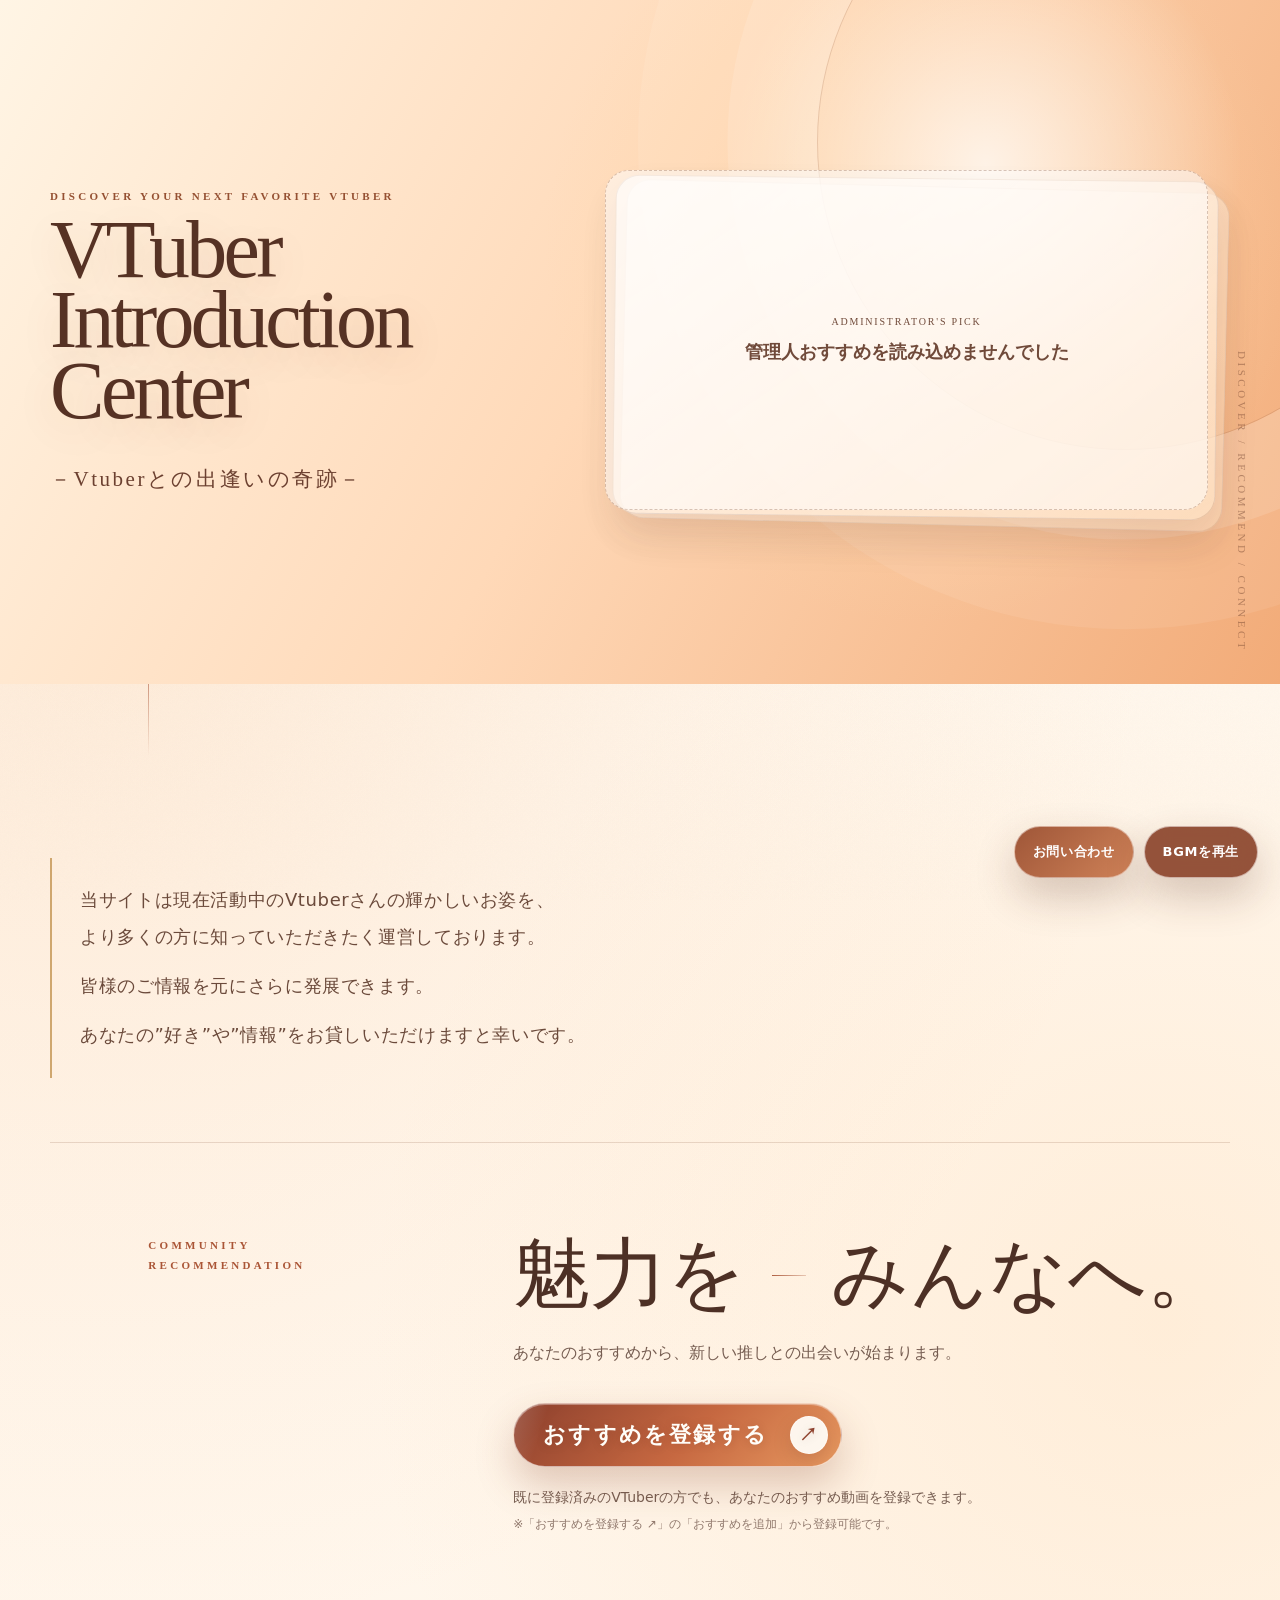
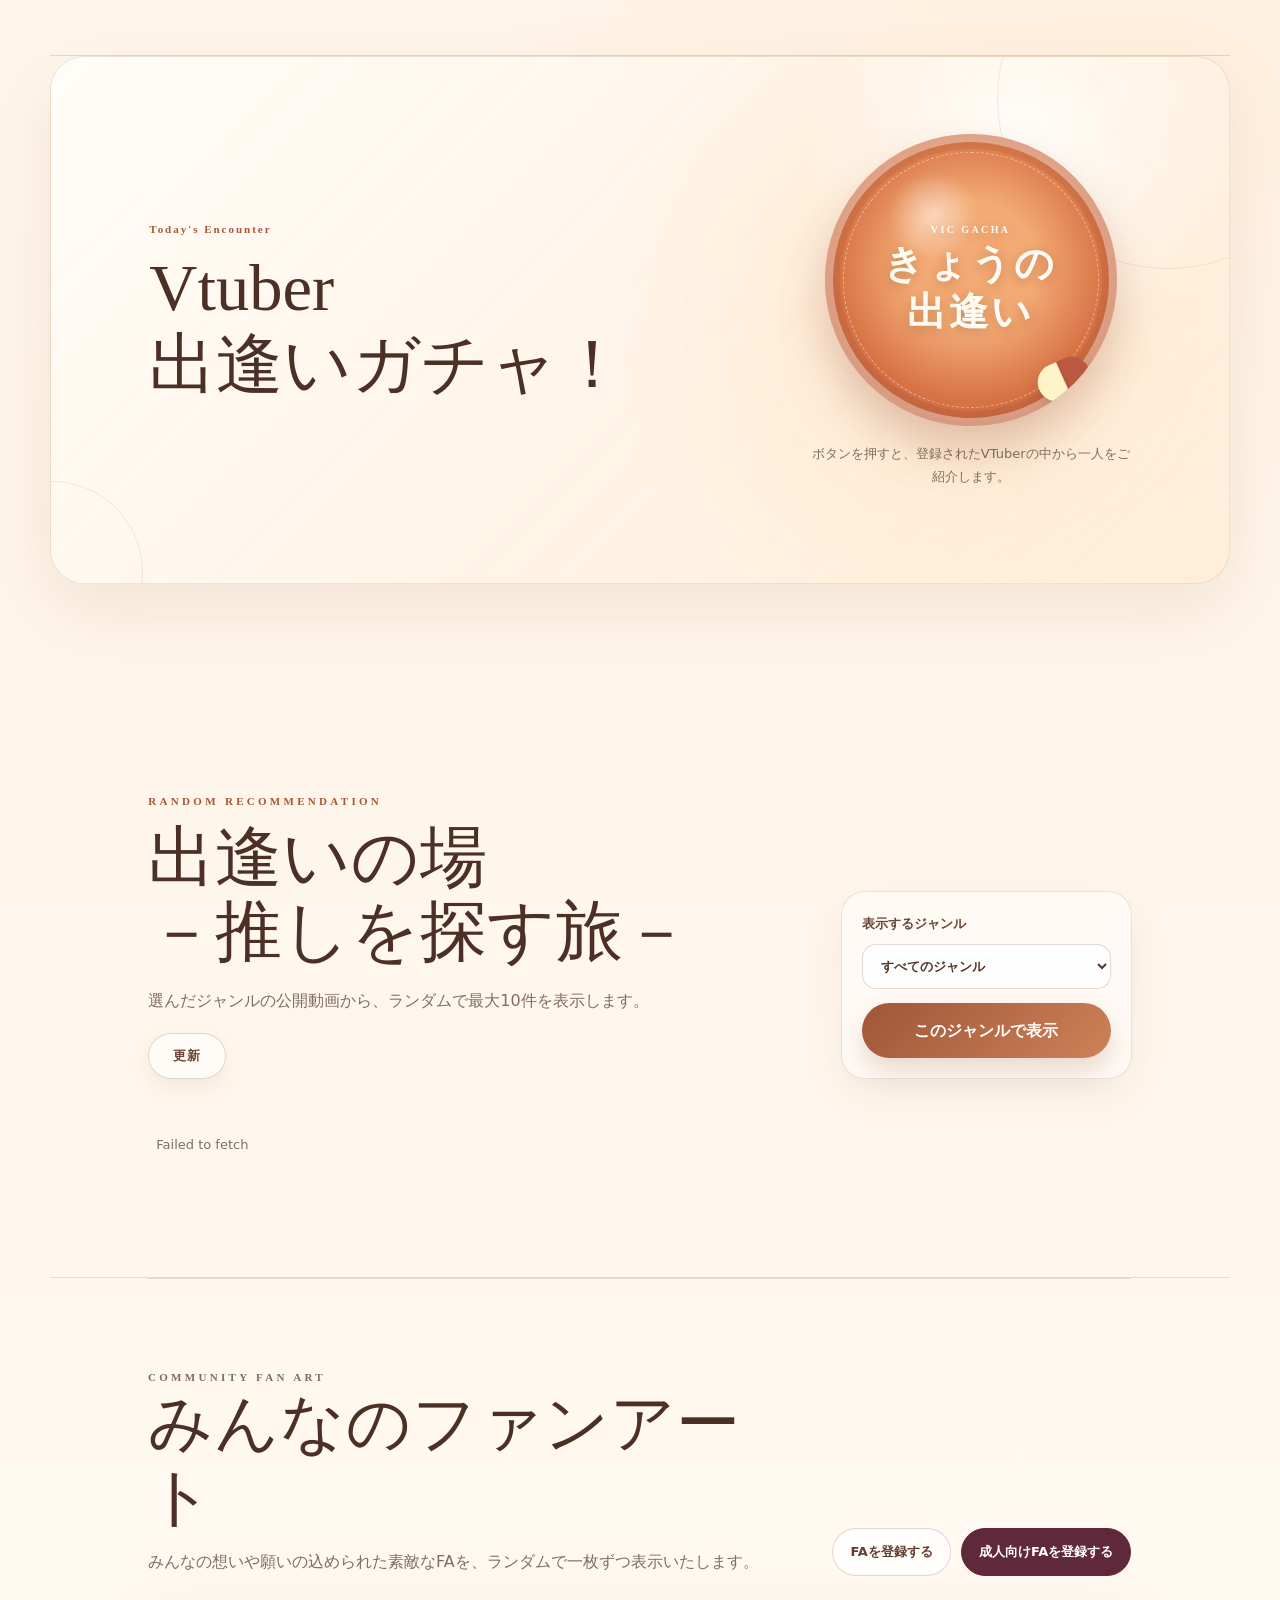
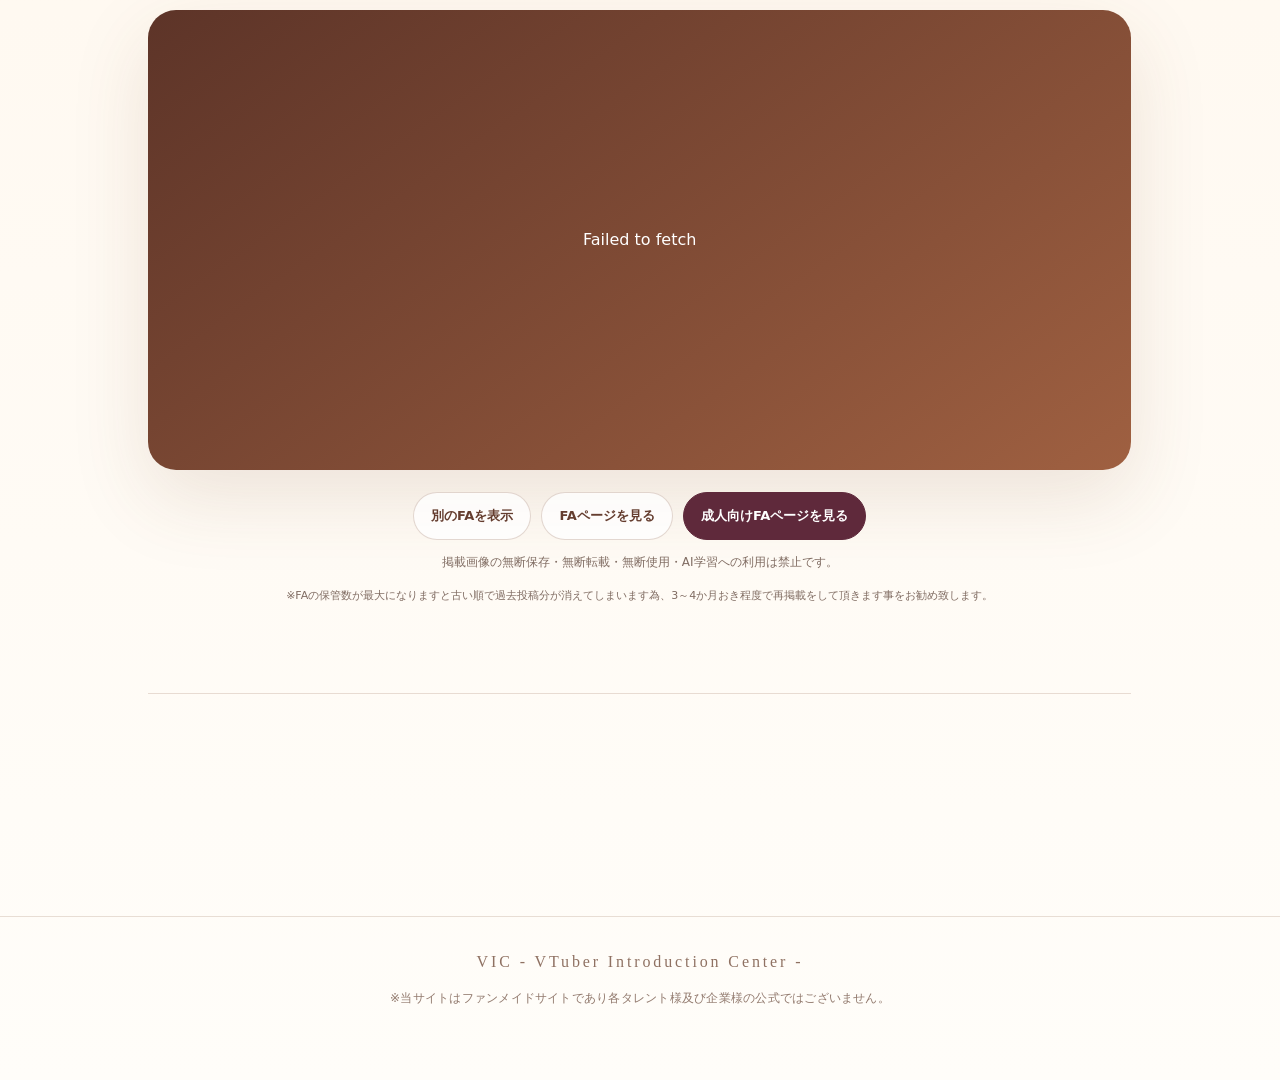
==== index.html @ dc263ca0 "Add files via upload" ====
<!doctype html>
<html lang="ja">
<head>
  <meta charset="utf-8">
  <meta name="viewport" content="width=device-width,initial-scale=1">
  <script>document.documentElement.classList.add("reveal-ready");</script>
  <title>VIC - VTuber Introduction Center -</title>
  <meta name="description" content="おすすめ動画を通してVTuberの魅力と新しい出会いを届ける紹介サイト">
  <link rel="stylesheet" href="styles.css?v=20260728-vic-scroll-reveal1">
</head>
<body class="home">
  <header class="hero">
    <div class="wrap vic-hero-layout">
      <div class="vic-hero-copy">
        <p class="eyebrow">Discover Your Next Favorite VTuber</p>
        <h1 class="vic-hero-title"><span>VTuber</span><span>Introduction</span><span>Center</span></h1>
        <p class="subtitle vic-hero-tagline">－Vtuberとの出逢いの奇跡－</p>
      </div>
      <section class="vic-featured-showcase" aria-label="管理人おすすめ動画">
        <div id="publicFeaturedStack" class="vic-featured-stack" aria-live="polite">
          <div id="publicFeaturedEmpty" class="vic-featured-empty">
            <span>Administrator's Pick</span>
            <strong>おすすめ表示スペース</strong>
          </div>
        </div>
      </section>
    </div>
  </header>

  <main class="wrap home-main">
    <section class="site-introduction site-introduction-standalone" aria-label="サイトについて">
      <p>当サイトは現在活動中のVtuberさんの輝かしいお姿を、<br>より多くの方に知っていただきたく運営しております。</p>
      <p>皆様のご情報を元にさらに発展できます。</p>
      <p>あなたの”好き”や”情報”をお貸しいただけますと幸いです。</p>
    </section>

    <section class="home-intro">
      <p class="eyebrow">Community Recommendation</p>
      <div>
        <h2 class="intro-title"><span>魅力を</span><span class="intro-title-line" aria-hidden="true"></span><span>みんなへ。</span></h2>
        <p class="lead">あなたのおすすめから、新しい推しとの出会いが始まります。</p>
        <a class="text-link recommendation-cta" href="register.html">おすすめを登録する<span aria-hidden="true">↗</span></a>
        <p class="recommendation-registration-note">既に登録済みのVTuberの方でも、あなたのおすすめ動画を登録できます。<br><small>※「おすすめを登録する ↗」の「おすすめを追加」から登録可能です。</small></p>
      </div>
    </section>



    <section class="today-encounter" aria-labelledby="todayEncounterTitle">
      <div class="today-encounter-top">
      <div class="today-encounter-heading">
        <p class="eyebrow">Today's Encounter</p>
        <h2 id="todayEncounterTitle"><span>Vtuber</span><span>出逢いガチャ！</span></h2>
      </div>

      <div class="today-encounter-machine">
        <button id="todayEncounterButton" class="today-encounter-button" type="button" aria-controls="todayEncounterStage" aria-expanded="false">
          <span class="today-encounter-button-ring" aria-hidden="true"></span>
          <span class="today-encounter-capsule" aria-hidden="true"><i></i></span>
          <span class="today-encounter-button-copy"><small>VIC GACHA</small><strong>きょうの<br>出逢い</strong></span>
        </button>
        <p class="today-encounter-guide">ボタンを押すと、登録されたVTuberの中から一人をご紹介します。</p>
      </div>
      </div>

      <div id="todayEncounterStage" class="today-encounter-stage" aria-live="polite" hidden>
        <div class="today-encounter-draw" aria-hidden="true">
          <span class="today-encounter-draw-orbit orbit-one"></span>
          <span class="today-encounter-draw-orbit orbit-two"></span>
          <span class="today-encounter-draw-capsule"><i></i></span>
        </div>
        <div id="todayEncounterResult" class="today-encounter-result"></div>
      </div>
      <p id="todayEncounterStatus" class="today-encounter-status" role="status"></p>
    </section>


    <section id="recommendationSection" class="recommendation-section" aria-labelledby="recommendationTitle">
      <div class="recommendation-section-head">
        <div>
          <p class="eyebrow">Random Recommendation</p>
          <h2 id="recommendationTitle">出逢いの場<br>－推しを探す旅－</h2>
          <p class="recommendation-description">選んだジャンルの公開動画から、ランダムで最大10件を表示します。</p>
          <button id="recommendationRefresh" class="recommendation-refresh" type="button">更新</button>
        </div>
        <div class="recommendation-controls">
          <label for="recommendationGenre">表示するジャンル
            <select id="recommendationGenre">
              <option value="">すべてのジャンル</option>
              <option value="雑談">雑談</option>
              <option value="歌枠">歌枠</option>
              <option value="ゲーム実況">ゲーム実況</option>
              <option value="お絵描き">お絵描き</option>
              <option value="ASMR">ASMR</option>
              <option value="料理">料理</option>
              <option value="開封">開封</option>
              <option value="旅行・旅">旅行・旅</option>
              <option value="作業">作業</option>
              <option value="企画">企画</option>
              <option value="耐久">耐久</option>
              <option value="コラボ">コラボ</option>
              <option value="案件">案件</option>
              <option value="ニュース">ニュース</option>
              <option value="読書・朗読">読書・朗読</option>
              <option value="その他">その他</option>
            </select>
          </label>
          <button id="recommendationShuffle" class="recommendation-shuffle" type="button">このジャンルで表示</button>
        </div>
      </div>

      <div id="recommendationList" class="daily-recommendation-list recommendation-list" aria-live="polite">
        <p class="status-message">おすすめVTuberを読み込んでいます。</p>
      </div>
      <p id="recommendationStatus" class="status-message" aria-live="polite"></p>
    </section>
    <section class="vic-home-fanart" aria-labelledby="homeFanArtTitle">
      <div class="vic-home-fanart-head">
        <div><p class="eyebrow">Community Fan Art</p><h2 id="homeFanArtTitle">みんなのファンアート</h2><p>みんなの想いや願いの込められた素敵なFAを、ランダムで一枚ずつ表示いたします。</p></div>
        <div class="vic-home-fanart-register"><a href="fanart.html">FAを登録する</a><a class="adult-link" href="adult-fanart.html">成人向けFAを登録する</a></div>
      </div>
      <div id="homeFanArtViewer" class="home-fanart-viewer" aria-live="polite"><div class="fanart-empty"><p>ファンアートを読み込んでいます。</p></div></div>
      <div class="vic-home-fanart-actions"><button id="homeFanArtNext" type="button">別のFAを表示</button><a href="fanart.html">FAページを見る</a><a class="adult-link" href="adult-fanart.html">成人向けFAページを見る</a></div>
      <p class="fanart-protection-copy">掲載画像の無断保存・無断転載・無断使用・AI学習への利用は禁止です。</p>
      <p class="fanart-retention-notice">※FAの保管数が最大になりますと古い順で過去投稿分が消えてしまいます為、3～4か月おき程度で再掲載をして頂きます事をお勧め致します。</p>
    </section>
  </main>

  <footer><div class="wrap"><div class="site-footer-title">VIC - VTuber Introduction Center -</div><p class="site-disclaimer">※当サイトはファンメイドサイトであり各タレント様及び企業様の公式ではございません。</p></div></footer>

  <audio id="bgmAudio" src="Stream.mp3" loop preload="auto" autoplay></audio>

  <div class="floating-controls" aria-label="サイト操作">
    <button id="feedbackToggle" class="floating-control feedback-toggle" type="button" aria-haspopup="dialog" aria-controls="feedbackDialog" aria-expanded="false">お問い合わせ</button>
    <button id="bgmToggle" class="floating-control bgm-toggle" type="button" aria-pressed="false">BGMを再生</button>
  </div>

  <div id="feedbackDialog" class="feedback-dialog" role="dialog" aria-modal="true" aria-labelledby="feedbackTitle" hidden>
    <button class="feedback-dialog-backdrop" type="button" data-feedback-close aria-label="お問い合わせフォームを閉じる"></button>
    <div class="feedback-dialog-panel" role="document">
      <button class="feedback-dialog-close" type="button" data-feedback-close aria-label="閉じる">×</button>
      <p class="eyebrow">Contact VIC</p>
      <h2 id="feedbackTitle">違反通報・ご意見・ご要望</h2>
      <p class="feedback-dialog-copy">サイト内で気になったことや、改善してほしいことを自由にご記入ください。</p>
      <form id="feedbackForm" class="feedback-form" novalidate>
        <div class="feedback-profile-field">
          <label for="feedbackProfileSearch" class="feedback-label">該当するVTuber（任意）</label>
          <p class="feedback-field-help">活動名を入力し、登録済みの候補から選択できます。サイト全般のお問い合わせは未選択で構いません。</p>
          <div class="feedback-profile-search-wrap">
            <input id="feedbackProfileSearch" type="search" autocomplete="off" placeholder="活動名・よみかた・個人／企業名で検索" aria-controls="feedbackProfileSuggestions" aria-autocomplete="list">
            <button id="feedbackProfileClear" class="feedback-profile-clear" type="button" hidden>選択解除</button>
            <div id="feedbackProfileSuggestions" class="feedback-profile-suggestions" role="listbox" hidden></div>
          </div>
          <input id="feedbackProfileId" name="relatedProfileId" type="hidden">
          <input id="feedbackActivityName" name="relatedActivityName" type="hidden">
          <p id="feedbackProfileSelected" class="feedback-profile-selected">該当VTuber：未選択</p>
        </div>
        <label for="feedbackMessage" class="feedback-label">違反通報・ご意見・ご要望</label>
        <textarea id="feedbackMessage" name="message" rows="7" maxlength="3000" placeholder="自由にご記入ください" required></textarea>
        <input class="feedback-honeypot" type="text" name="website" tabindex="-1" autocomplete="off" aria-hidden="true">
        <div class="feedback-form-footer">
          <p class="feedback-note">送信内容はサイト上に公開されません。</p>
          <span id="feedbackCount" class="feedback-count">0 / 3000</span>
          <button id="feedbackSubmit" class="submit-button feedback-submit" type="submit" disabled>送信する</button>
        </div>
        <p id="feedbackStatus" class="feedback-status" role="status" aria-live="polite"></p>
      </form>
    </div>
  </div>

  <script src="config.js"></script>
  
  <script src="feedback.js?v=20260722-vic-feedback1"></script><script src="home-fanart.js?v=20260722-vic-fanart1"></script><script src="app.js?v=20260728-vic-scroll-reveal1"></script>
</body>
</html>
---- styles.css ----
:root{
  --cream:#fffaf2;
  --paper:#fffdf9;
  --peach-50:#fff5ea;
  --peach-100:#ffe9d4;
  --peach-200:#ffd2ad;
  --peach-300:#f8b982;
  --peach-500:#d97b42;
  --terracotta:#aa5536;
  --brown:#4b3228;
  --muted:#806c62;
  --gold:#bd8b43;
  --line:rgba(126,77,51,.18);
  --shadow:0 28px 80px rgba(113,66,42,.13);
}

*{box-sizing:border-box}
html{scroll-behavior:smooth}
body{
  margin:0;
  min-height:100vh;
  color:var(--brown);
  font-family:"Yu Gothic","Hiragino Kaku Gothic ProN",system-ui,sans-serif;
  line-height:1.85;
  background:
    radial-gradient(circle at 8% 14%,rgba(248,185,130,.22),transparent 27%),
    radial-gradient(circle at 91% 31%,rgba(255,211,162,.27),transparent 25%),
    linear-gradient(180deg,#fffaf3 0%,#fff5e9 50%,#fffdf9 100%);
}
body::before{
  content:"";
  position:fixed;
  inset:0;
  pointer-events:none;
  opacity:.17;
  background-image:url("data:image/svg+xml,%3Csvg xmlns='http://www.w3.org/2000/svg' width='180' height='180' viewBox='0 0 180 180'%3E%3Cfilter id='n'%3E%3CfeTurbulence type='fractalNoise' baseFrequency='.8' numOctaves='3' stitchTiles='stitchTiles'/%3E%3C/filter%3E%3Crect width='100%25' height='100%25' filter='url(%23n)' opacity='.11'/%3E%3C/svg%3E");
}

.wrap{width:min(1180px,calc(100% - 40px));margin:auto;position:relative;z-index:1}
.hidden,[hidden]{display:none!important}
.eyebrow{
  margin:0 0 10px;
  color:var(--terracotta);
  font-family:Georgia,serif;
  font-size:11px;
  font-weight:700;
  letter-spacing:.30em;
  text-transform:uppercase;
}

/* Hero: original composition, brighter warm palette */
.hero{
  position:relative;
  min-height:76vh;
  display:grid;
  align-items:center;
  overflow:hidden;
  color:#533324;
  background:
    radial-gradient(circle at 77% 24%,rgba(255,255,255,.72),transparent 23%),
    radial-gradient(circle at 72% 36%,rgba(255,214,167,.75),transparent 37%),
    linear-gradient(118deg,#fff5e5 0%,#ffd9b8 48%,#f2ab78 100%);
}
.hero::before{
  content:"";
  position:absolute;
  width:48vw;
  height:48vw;
  min-width:430px;
  min-height:430px;
  right:-12vw;
  top:-13vw;
  border-radius:50%;
  border:1px solid rgba(117,62,38,.16);
  box-shadow:0 0 0 7vw rgba(255,255,255,.12),0 0 0 14vw rgba(255,255,255,.075);
}
.hero::after{
  content:"DISCOVER  /  RECOMMEND  /  CONNECT";
  position:absolute;
  right:28px;
  bottom:32px;
  color:rgba(89,47,31,.40);
  font-family:Georgia,serif;
  font-size:11px;
  letter-spacing:.32em;
  writing-mode:vertical-rl;
}
.hero .wrap{padding:90px 0}
.hero .eyebrow{color:#955032}
.hero h1{
  margin:0;
  max-width:900px;
  color:#563224;
  font-family:Georgia,"Yu Mincho",serif;
  font-weight:400;
  font-size:clamp(54px,10vw,128px);
  line-height:.92;
  letter-spacing:-.035em;
  text-shadow:0 12px 38px rgba(126,65,35,.13);
}
.hero .vic-hero-title{
  display:grid;
  gap:.02em;
  max-width:980px;
  font-size:clamp(48px,8.1vw,108px);
  line-height:.84;
  letter-spacing:-.045em;
}
.hero .vic-hero-title span{display:block}
.hero .vic-hero-tagline{
  margin-top:34px;
  padding-left:0;
  font-size:clamp(15px,1.8vw,21px);
  letter-spacing:.12em;
}
.hero .vic-hero-tagline::before,
.hero .vic-hero-tagline::after{display:none}
.subtitle{
  display:inline-flex;
  align-items:center;
  gap:16px;
  margin:26px 0 0;
  padding-left:4px;
  color:#6c4030;
  font-family:"Yu Mincho",serif;
  font-size:clamp(15px,2vw,22px);
  letter-spacing:.14em;
  white-space:nowrap;
}
.subtitle::before,.subtitle::after{
  content:"";
  display:block;
  flex:0 0 56px;
  width:56px;
  height:1px;
  background:rgba(112,58,35,.55);
}
.register-hero{min-height:58vh}
.register-hero h1{font-size:clamp(48px,8vw,104px)}

.home-main{padding:0 0 110px}
.home-main::before{
  content:"";
  display:block;
  width:1px;
  height:72px;
  margin-left:8.333%;
  background:linear-gradient(to bottom,rgba(170,85,54,.55),transparent);
}

/* Daily recommendation */
.daily-recommendation{
  width:min(920px,calc(100% - 32px));
  margin:24px auto 54px;
}
.daily-recommendation-heading{
  display:flex;
  align-items:center;
  justify-content:space-between;
  gap:18px;
  margin:0 7px 10px;
}
.daily-recommendation-label{
  display:flex;
  align-items:center;
  gap:9px;
  margin:0;
  color:var(--muted);
  font-size:12px;
  font-weight:800;
  letter-spacing:.14em;
}
.daily-recommendation-spark{color:var(--gold);font-size:14px;line-height:1}
.daily-recommendation-date{color:rgba(83,58,45,.61);font-family:Georgia,"Yu Mincho",serif;font-size:12px;letter-spacing:.06em}
.daily-recommendation-list{display:grid;gap:16px}
.daily-recommendation-card{
  position:relative;
  display:grid;
  grid-template-columns:56px minmax(0,1fr) minmax(240px,330px);
  align-items:center;
  gap:20px;
  min-height:164px;
  padding:18px 20px;
  overflow:hidden;
  border:1px solid rgba(126,77,51,.20);
  border-radius:22px;
  color:inherit;
  text-decoration:none;
  background:
    radial-gradient(circle at 8% 20%,rgba(246,188,120,.22),transparent 31%),
    linear-gradient(112deg,rgba(255,255,255,.96),rgba(255,244,228,.88));
  box-shadow:0 16px 45px rgba(104,61,39,.10),inset 0 1px 0 rgba(255,255,255,.92);
  isolation:isolate;
  transition:transform .22s ease,border-color .22s ease,box-shadow .22s ease;
}
.daily-recommendation-card::before{
  content:"";
  position:absolute;
  inset:9px;
  border:1px solid rgba(189,139,67,.15);
  border-radius:15px;
  pointer-events:none;
}
.daily-recommendation-card::after{
  content:"";
  position:absolute;
  top:-55px;
  right:36%;
  width:150px;
  height:150px;
  border:1px solid rgba(189,139,67,.12);
  border-radius:50%;
  pointer-events:none;
}
.daily-recommendation-card:hover{
  transform:translateY(-3px);
  border-color:rgba(159,95,55,.42);
  box-shadow:0 22px 54px rgba(104,61,39,.15),inset 0 1px 0 rgba(255,255,255,.95);
}
.daily-recommendation-card:focus-visible{outline:2px solid rgba(170,85,54,.70);outline-offset:5px}
.daily-recommendation-seal{
  position:relative;
  z-index:1;
  display:grid;
  place-items:center;
  width:54px;
  height:54px;
  border:1px solid rgba(126,77,51,.28);
  border-radius:50%;
  background:rgba(255,255,255,.58);
  box-shadow:inset 0 0 0 4px rgba(189,139,67,.075);
}
.daily-recommendation-seal span{color:#8d6938;font-family:Georgia,serif;font-size:15px;font-weight:700;letter-spacing:.08em}
.daily-recommendation-copy{position:relative;z-index:1;display:grid;min-width:0;gap:3px;align-content:center}
.daily-recommendation-kicker{color:#a47a3f;font-family:Georgia,serif;font-size:10px;font-weight:700;letter-spacing:.16em;text-transform:uppercase}
.daily-recommendation-copy strong{overflow:hidden;color:#4f3127;font-family:Georgia,"Yu Mincho",serif;font-size:clamp(21px,2.5vw,30px);line-height:1.3;text-overflow:ellipsis;white-space:nowrap}
.daily-recommendation-meta{overflow:hidden;color:var(--muted);font-size:12px;text-overflow:ellipsis;white-space:nowrap}
.daily-recommendation-point{
  display:-webkit-box;
  margin-top:9px;
  overflow:hidden;
  color:#5f463a;
  font-size:13px;
  line-height:1.65;
  -webkit-box-orient:vertical;
  -webkit-line-clamp:2;
}
.daily-recommendation-action{
  justify-self:start;
  display:inline-flex;
  align-items:center;
  gap:8px;
  margin-top:9px;
  padding:8px 12px;
  border:1px solid rgba(126,77,51,.17);
  border-radius:999px;
  background:rgba(255,255,255,.56);
  color:#52362a;
  font-size:11px;
  font-weight:800;
}
.daily-recommendation-action::after{content:"→";color:#a97737;transition:transform .2s ease}
.daily-recommendation-card:hover .daily-recommendation-action::after{transform:translateX(3px)}
.daily-recommendation-media{
  position:relative;
  z-index:1;
  display:block;
  width:100%;
  aspect-ratio:16/9;
  overflow:hidden;
  border:1px solid rgba(126,77,51,.18);
  border-radius:15px;
  background:linear-gradient(135deg,#f8c496,#e89966);
  box-shadow:0 12px 28px rgba(88,49,30,.15);
}
.daily-recommendation-media img{display:block;width:100%;height:100%;object-fit:cover;transition:transform .35s ease}
.daily-recommendation-card:hover .daily-recommendation-media img{transform:scale(1.035)}
.daily-recommendation-play{
  position:absolute;
  left:50%;
  top:50%;
  display:grid;
  place-items:center;
  width:44px;
  height:44px;
  border:1px solid rgba(255,255,255,.55);
  border-radius:50%;
  color:#fff;
  background:rgba(71,42,29,.70);
  transform:translate(-50%,-50%);
  box-shadow:0 8px 22px rgba(0,0,0,.22);
  font-size:13px;
  padding-left:2px;
}
.status-message{min-height:1.5em;margin:10px 8px 0;color:var(--muted);font-size:13px}

/* ===== VIC site statement between hero and community recommendation ===== */
.home .site-introduction{
  max-width:860px;
  margin:clamp(58px,8vw,104px) 0 clamp(34px,5vw,64px);
  padding:24px 0 24px 28px;
  border-left:2px solid rgba(189,139,67,.72);
}
.home .site-introduction p{
  margin:0;
  color:#6b4a3b;
  font-size:clamp(15px,1.45vw,18px);
  line-height:2.05;
  letter-spacing:.035em;
  text-wrap:pretty;
}
.home .site-introduction p + p{margin-top:12px}
@media(max-width:720px){
  .home .site-introduction{
    margin:42px 0 28px;
    padding:18px 0 18px 20px;
  }
  .home .site-introduction p{
    font-size:14px;
    line-height:1.95;
  }
  .home .site-introduction p + p{margin-top:9px}
}

.home-intro{
  display:grid;
  grid-template-columns:minmax(180px,.7fr) minmax(0,1.65fr);
  column-gap:8vw;
  align-items:start;
  padding:92px 8.333% 118px;
  border-top:1px solid var(--line);
  border-bottom:1px solid var(--line);
}
.home-intro h2{margin:0 0 22px;color:#4d3025;font-family:Georgia,"Yu Mincho",serif;font-size:clamp(42px,6vw,82px);font-weight:500;line-height:1.05}
.intro-title{display:flex;align-items:center;gap:clamp(12px,2vw,28px);white-space:nowrap}
.intro-title-line{display:block;flex:0 1 clamp(42px,7vw,112px);min-width:34px;height:1px;background:linear-gradient(90deg,rgba(170,85,54,.92),rgba(170,85,54,.28))}
.lead{margin:0;color:#765d51;font-size:16px}
.text-link{
  display:inline-flex;
  align-items:center;
  gap:16px;
  margin-top:34px;
  padding:4px 0 10px;
  border-bottom:1px solid var(--terracotta);
  color:#5a3528;
  font-family:"Yu Mincho",serif;
  font-size:18px;
  font-weight:700;
  letter-spacing:.09em;
  text-decoration:none;
  transition:transform .2s ease;
}
.text-link:hover{transform:translateX(5px)}
/* Stylish primary CTA for recommendation registration */
.home-intro .recommendation-cta{
  position:relative;
  isolation:isolate;
  overflow:hidden;
  gap:22px;
  min-height:62px;
  margin-top:36px;
  padding:12px 13px 12px 29px;
  border:1px solid rgba(255,255,255,.60);
  border-radius:999px;
  color:#fffdf8;
  background:
    linear-gradient(135deg,rgba(139,61,42,.99) 0%,rgba(197,101,61,.98) 54%,rgba(231,151,93,.98) 100%);
  box-shadow:
    0 18px 38px rgba(133,62,39,.25),
    inset 0 1px 0 rgba(255,255,255,.34);
  font-family:"Yu Mincho",serif;
  font-size:clamp(18px,1.75vw,22px);
  font-weight:800;
  line-height:1;
  letter-spacing:.10em;
  text-shadow:0 1px 10px rgba(82,34,23,.18);
  transition:transform .22s ease,box-shadow .22s ease,filter .22s ease;
}
.home-intro .recommendation-cta::before{
  content:"";
  position:absolute;
  z-index:-1;
  inset:-40% auto -40% -30%;
  width:38%;
  background:linear-gradient(90deg,transparent,rgba(255,255,255,.28),transparent);
  transform:skewX(-18deg);
  transition:left .55s ease;
}
.home-intro .recommendation-cta span{
  display:grid;
  place-items:center;
  width:38px;
  height:38px;
  flex:0 0 38px;
  border:1px solid rgba(255,255,255,.56);
  border-radius:50%;
  color:#8f432f;
  background:rgba(255,253,248,.94);
  box-shadow:0 7px 18px rgba(88,35,23,.17);
  font-family:Georgia,serif;
  font-size:18px;
  line-height:1;
  transition:transform .22s ease,background .22s ease;
}
.home-intro .recommendation-cta:hover{
  transform:translateY(-3px);
  filter:brightness(1.025);
  box-shadow:
    0 24px 48px rgba(133,62,39,.31),
    inset 0 1px 0 rgba(255,255,255,.40);
}
.home-intro .recommendation-cta:hover::before{left:118%}
.home-intro .recommendation-cta:hover span{transform:translateX(3px);background:#fff}
.home-intro .recommendation-cta:focus-visible{
  outline:3px solid rgba(197,101,61,.32);
  outline-offset:5px;
}

.recommendation-registration-note{
  max-width:640px;
  margin:18px 0 0;
  color:#765d51;
  font-size:14px;
  line-height:1.85;
}
.recommendation-registration-note small{
  color:#927a6e;
  font-size:12px;
}


/* ===== Today encounter gacha ===== */
.today-encounter{
  position:relative;
  display:grid;
  grid-template-columns:minmax(0,.85fr) minmax(260px,1.15fr);
  align-items:center;
  gap:clamp(36px,7vw,96px);
  margin:0 0 clamp(58px,8vw,104px);
  padding:clamp(42px,6vw,78px) 8.333%;
  overflow:hidden;
  border:1px solid rgba(126,77,51,.14);
  border-radius:34px;
  background:
    radial-gradient(circle at 82% 18%,rgba(255,255,255,.88),transparent 20%),
    radial-gradient(circle at 75% 48%,rgba(255,207,156,.30),transparent 36%),
    linear-gradient(135deg,rgba(255,253,249,.92),rgba(255,236,214,.82));
  box-shadow:0 24px 70px rgba(113,66,42,.10);
  isolation:isolate;
}
.today-encounter::before,
.today-encounter::after{
  content:"";
  position:absolute;
  z-index:-1;
  border:1px solid rgba(189,139,67,.16);
  border-radius:50%;
}
.today-encounter::before{width:340px;height:340px;right:-110px;top:-130px}
.today-encounter::after{width:180px;height:180px;left:-90px;bottom:-80px}
.today-encounter > *{min-width:0;max-width:100%}
.today-encounter-heading .eyebrow{text-transform:none;letter-spacing:.18em}
.today-encounter-heading h2{
  margin:0;
  color:#4d3025;
  font-family:Georgia,"Yu Mincho",serif;
  font-size:clamp(38px,5.2vw,68px);
  font-weight:500;
  line-height:1.16;
}
.today-encounter-heading h2 span{display:block}
.today-encounter-machine{display:grid;width:100%;min-width:0;place-items:center;justify-self:stretch;gap:16px;text-align:center}
.today-encounter-button{
  position:relative;
  display:grid;
  place-items:center;
  width:clamp(218px,25vw,292px);
  height:clamp(218px,25vw,292px);
  flex:0 0 auto;
  padding:0;
  border:0;
  border-radius:50%;
  appearance:none;
  -webkit-appearance:none;
  overflow:hidden;
  line-height:1;
  text-align:center;
  color:#fffaf2;
  background:
    radial-gradient(circle at 37% 28%,rgba(255,255,255,.52),transparent 16%),
    radial-gradient(circle at 50% 45%,#f3aa73 0 30%,#d87547 61%,#a84831 100%);
  box-shadow:
    0 24px 45px rgba(144,66,42,.27),
    inset 0 0 0 8px rgba(255,255,255,.36),
    inset 0 0 0 15px rgba(121,54,37,.13);
  cursor:pointer;
  transition:transform .25s ease,filter .25s ease,box-shadow .25s ease;
  isolation:isolate;
  justify-self:center;
  align-self:center;
  margin:0 auto;
  max-width:100%;
}
.today-encounter-button:hover:not(:disabled){transform:translateY(-5px) rotate(-2deg);filter:brightness(1.035);box-shadow:0 31px 56px rgba(144,66,42,.32),inset 0 0 0 8px rgba(255,255,255,.42),inset 0 0 0 15px rgba(121,54,37,.13)}
.today-encounter-button:focus-visible{outline:3px solid rgba(170,85,54,.42);outline-offset:8px}
.today-encounter-button:disabled{cursor:wait}
.today-encounter-button-ring{position:absolute;inset:18px;border:1px dashed rgba(255,250,242,.48);border-radius:50%;pointer-events:none}
.today-encounter-button-copy{position:absolute;inset:0;z-index:2;display:grid;place-content:center;justify-items:center;gap:4px;width:100%;height:100%;padding:34px;text-align:center;line-height:1.22;text-shadow:0 3px 12px rgba(86,42,30,.28);pointer-events:none}
.today-encounter-button-copy small{font-family:Georgia,serif;font-size:10px;font-weight:700;letter-spacing:.24em}
.today-encounter-button-copy strong{font-family:"Yu Mincho",serif;font-size:clamp(25px,3.2vw,39px);font-weight:700;letter-spacing:.08em}
.today-encounter-capsule{position:absolute;right:26px;bottom:28px;width:54px;height:38px;border-radius:999px;overflow:hidden;transform:rotate(-24deg);box-shadow:0 8px 16px rgba(81,37,24,.18)}
.today-encounter-capsule::before,.today-encounter-capsule::after{content:"";position:absolute;inset:0 50% 0 0;background:#fff3c8}
.today-encounter-capsule::after{inset:0 0 0 50%;background:#ba5940}
.today-encounter-capsule i{position:absolute;z-index:1;left:50%;top:0;width:2px;height:100%;background:rgba(90,43,29,.18);transform:translateX(-50%)}
.today-encounter-guide{max-width:370px;margin:0;color:#806c62;font-size:13px;line-height:1.8}
.today-encounter-stage{
  grid-column:1/-1;
  width:100%;
  max-width:100%;
  min-width:0;
  min-height:224px;
  margin-top:2px;
  padding-top:32px;
  overflow:hidden;
  border-top:1px solid rgba(126,77,51,.13);
}
.today-encounter-draw{position:relative;display:none;width:170px;height:170px;max-width:100%;margin:0 auto}
.today-encounter-stage.is-drawing .today-encounter-draw{display:grid;place-items:center}
.today-encounter-draw-orbit{position:absolute;inset:12px;border:1px dashed rgba(170,85,54,.36);border-radius:50%;animation:vicEncounterOrbit 1.15s linear infinite}
.today-encounter-draw-orbit.orbit-two{inset:31px;animation-direction:reverse;animation-duration:.76s}
.today-encounter-draw-capsule{position:relative;width:92px;height:62px;overflow:hidden;border-radius:999px;animation:vicEncounterCapsule .58s ease-in-out infinite alternate;box-shadow:0 18px 30px rgba(126,61,39,.18)}
.today-encounter-draw-capsule::before,.today-encounter-draw-capsule::after{content:"";position:absolute;inset:0 50% 0 0;background:#ffe5a6}
.today-encounter-draw-capsule::after{inset:0 0 0 50%;background:#ce6848}
.today-encounter-draw-capsule i{position:absolute;z-index:1;left:50%;width:3px;height:100%;background:rgba(86,40,27,.18);transform:translateX(-50%)}
.today-encounter-result{
  width:100%;
  max-width:100%;
  min-width:0;
  opacity:0;
  transform:translateY(18px) scale(.985);
}
.today-encounter-stage.is-revealed .today-encounter-result{opacity:1;transform:none;transition:opacity .48s ease,transform .48s cubic-bezier(.2,.85,.25,1.2)}
.today-encounter-card{
  position:relative;
  display:grid;
  grid-template-columns:76px minmax(0,1fr) auto;
  align-items:center;
  gap:24px;
  width:100%;
  max-width:100%;
  min-width:0;
  padding:28px;
  overflow:hidden;
  border:1px solid rgba(126,77,51,.17);
  border-radius:26px;
  background:rgba(255,255,255,.82);
  box-shadow:0 18px 50px rgba(104,61,39,.11);
}
.today-encounter-card-seal{display:grid;place-items:center;width:72px;height:72px;border:1px solid rgba(189,139,67,.38);border-radius:50%;box-shadow:inset 0 0 0 6px rgba(189,139,67,.08)}
.today-encounter-card-seal span{color:#9b6c32;font-family:Georgia,serif;font-size:20px;font-weight:700;letter-spacing:.08em}
.today-encounter-card-copy{width:100%;max-width:100%;min-width:0;overflow:hidden}
.today-encounter-kicker{margin:0 0 4px;color:#a2753d;font-family:Georgia,serif;font-size:10px;font-weight:700;letter-spacing:.2em;text-transform:uppercase;overflow-wrap:anywhere}
.today-encounter-card h3{max-width:100%;margin:0;color:#4d3025;font-family:Georgia,"Yu Mincho",serif;font-size:clamp(28px,4vw,46px);font-weight:500;line-height:1.25;word-break:break-word;overflow-wrap:anywhere}
.today-encounter-meta{max-width:100%;margin:6px 0 0;color:#8a7063;font-size:13px;overflow-wrap:anywhere}
.today-encounter-message{max-width:100%;margin:13px 0 0;color:#6a5044;font-size:14px;overflow-wrap:anywhere}
.today-encounter-links{display:flex;flex-wrap:wrap;gap:9px;width:100%;max-width:100%;min-width:0;margin-top:18px}
.today-encounter-links a,.today-encounter-again{
  display:inline-flex;
  align-items:center;
  gap:8px;
  border:1px solid rgba(126,77,51,.17);
  border-radius:999px;
  padding:9px 14px;
  color:#624035;
  background:#fffaf2;
  font:inherit;
  font-size:12px;
  font-weight:800;
  text-decoration:none;
  max-width:100%;
  min-width:0;
  cursor:pointer;
  white-space:normal;
  overflow-wrap:anywhere;
  text-align:center;
  transition:transform .18s ease,background .18s ease;
}
.today-encounter-links a:hover,.today-encounter-again:hover{transform:translateY(-2px);background:#fff1df}
.today-encounter-links a.is-primary{border-color:transparent;color:#fff;background:linear-gradient(135deg,#a95134,#df8b53)}
.today-encounter-no-link{margin:14px 0 0;color:#927a6e;font-size:12px}
.today-encounter-again{justify-self:end;white-space:nowrap}
.today-encounter-empty{text-align:center}
.today-encounter-empty h3{margin:0;color:#4d3025;font-family:"Yu Mincho",serif;font-size:30px}
.today-encounter-empty p:last-child{margin:10px 0 0;color:#806c62}
.today-encounter-status{grid-column:1/-1;min-height:1.5em;margin:0;text-align:center;color:#806c62;font-size:12px}
.today-encounter-button.is-turning{animation:vicEncounterButton .22s ease-in-out infinite alternate}
.today-encounter-button.is-turning .today-encounter-button-ring{animation:vicEncounterOrbit .58s linear infinite}
.today-encounter-button.is-turning .today-encounter-capsule{animation:vicEncounterMiniCapsule .24s ease-in-out infinite alternate}
.today-encounter-button.is-complete{animation:vicEncounterComplete .56s ease both}
@keyframes vicEncounterOrbit{to{transform:rotate(360deg)}}
@keyframes vicEncounterCapsule{from{transform:translateY(-6px) rotate(-13deg)}to{transform:translateY(7px) rotate(16deg)}}
@keyframes vicEncounterMiniCapsule{from{transform:rotate(-34deg) translateY(-3px)}to{transform:rotate(-12deg) translateY(4px)}}
@keyframes vicEncounterButton{from{transform:rotate(-2deg) scale(.995)}to{transform:rotate(2deg) scale(1.01)}}
@keyframes vicEncounterComplete{0%{transform:scale(.96)}55%{transform:scale(1.045)}100%{transform:scale(1)}}
@media(max-width:980px){
  .today-encounter-card{grid-template-columns:64px minmax(0,1fr);gap:18px;padding:24px}
  .today-encounter-card-seal{width:62px;height:62px}
  .today-encounter-again{grid-column:1/-1;justify-self:center}
}
@media(max-width:760px){
  .today-encounter{grid-template-columns:1fr;gap:30px;margin-bottom:48px;padding:42px 20px;border-radius:28px;text-align:center}
  .today-encounter-heading h2{font-size:40px}
  .today-encounter-machine{width:100%}
  .today-encounter-button{width:min(236px,100%);height:min(236px,calc(100vw - 64px));margin-inline:auto}
  .today-encounter-stage{width:100%;max-width:100%;padding-top:26px}
  .today-encounter-card{grid-template-columns:minmax(0,1fr);justify-items:center;gap:16px;width:100%;max-width:100%;padding:23px 18px;text-align:center}
  .today-encounter-links{justify-content:center;width:100%}
  .today-encounter-links a{justify-content:center}
  .today-encounter-again{justify-self:center}
}
@media(prefers-reduced-motion:reduce){
  .today-encounter-button,.today-encounter-button *,
  .today-encounter-draw *{animation:none!important;transition:none!important}
}

/* Registration */
.register-main{padding:36px 0 100px}
.back-nav{margin:0 0 38px}
.back-nav .text-link{margin-top:0;font-size:14px}
.registration-content{
  padding:52px;
  border:1px solid rgba(255,255,255,.82);
  border-radius:34px;
  background:rgba(255,253,249,.82);
  box-shadow:var(--shadow);
  backdrop-filter:blur(18px);
}
.registration-content h2{margin:0 0 16px;color:#4d3025;font-family:Georgia,"Yu Mincho",serif;font-size:clamp(34px,5vw,58px);font-weight:500;line-height:1.2}
.registration-copy{max-width:760px;margin:0;color:var(--muted)}
.tabs{display:flex;gap:10px;flex-wrap:wrap;margin:34px 0 28px}
.tab{
  border:1px solid rgba(126,77,51,.18);
  border-radius:999px;
  padding:12px 21px;
  color:#724634;
  background:rgba(255,255,255,.72);
  font:inherit;
  font-weight:800;
  cursor:pointer;
  transition:transform .2s ease,background .2s ease,color .2s ease;
}
.tab:hover{transform:translateY(-1px);background:#fff3e3}
.tab.active{border-color:transparent;color:#fff;background:linear-gradient(135deg,#b45f3e,#dc8b54);box-shadow:0 10px 24px rgba(170,85,54,.20)}
.form-panel{padding-top:8px}
.recommendation-form{display:grid;gap:24px}
.form-grid{display:grid;grid-template-columns:repeat(2,minmax(0,1fr));gap:18px}
.form-grid label,.profile-picker>label{display:grid;gap:9px;color:#684536;font-size:14px;font-weight:800;letter-spacing:.02em}
.wide{grid-column:1/-1}
input,textarea{
  width:100%;
  padding:15px 16px;
  border:1px solid rgba(126,77,51,.20);
  border-radius:15px;
  color:#4d3429;
  background:rgba(255,255,255,.90);
  font:inherit;
  transition:border-color .18s ease,box-shadow .18s ease,background .18s ease;
}
input:hover,textarea:hover{border-color:rgba(170,85,54,.35)}
input:focus,textarea:focus{outline:none;border-color:#d37c4c;background:#fff;box-shadow:0 0 0 4px rgba(217,123,66,.13)}
textarea{min-height:130px;resize:vertical}
.submit-button{
  justify-self:start;
  min-width:260px;
  border:0;
  border-radius:999px;
  padding:15px 26px;
  color:#fff;
  background:linear-gradient(135deg,#a95134,#df8b53);
  box-shadow:0 15px 34px rgba(170,85,54,.23);
  font:inherit;
  font-weight:800;
  letter-spacing:.07em;
  cursor:pointer;
  transition:transform .2s ease,filter .2s ease;
}
.submit-button:hover{transform:translateY(-2px);filter:brightness(1.03)}
.submit-button:disabled{cursor:wait;filter:grayscale(.35);opacity:.65}
.form-message{min-height:1.8em;margin:0;color:#7f4a35;font-weight:800}
.form-message.success{color:#477257}
.form-message.error{color:#a33b30}
.profile-picker{
  position:relative;
  padding:23px;
  border:1px solid rgba(126,77,51,.14);
  border-radius:22px;
  background:linear-gradient(145deg,rgba(255,255,255,.90),rgba(255,238,218,.62));
}
.profile-search-status{margin:9px 2px 0;color:var(--muted);font-size:12px}
.profile-search-results{
  display:grid;
  gap:8px;
  max-height:330px;
  margin-top:12px;
  overflow:auto;
  border-top:1px solid var(--line);
  padding-top:12px;
}
.profile-result-button{
  display:grid;
  grid-template-columns:minmax(0,1fr) auto;
  gap:3px 18px;
  width:100%;
  padding:13px 15px;
  border:1px solid rgba(126,77,51,.14);
  border-radius:14px;
  color:#4d3429;
  background:rgba(255,255,255,.78);
  text-align:left;
  cursor:pointer;
}
.profile-result-button:hover{border-color:rgba(170,85,54,.32);background:#fff}
.profile-result-button strong{font-size:15px}
.profile-result-button span{grid-column:1;color:var(--muted);font-size:12px}
.profile-result-button small{grid-column:2;grid-row:1 / span 2;align-self:center;color:#9a6d55}
.selected-profile{
  position:relative;
  margin-top:14px;
  padding:16px 130px 16px 18px;
  border:1px solid rgba(170,85,54,.22);
  border-radius:16px;
  background:#fff7ec;
}
.selected-profile p{margin:0;color:#966044;font-size:11px;font-weight:800;letter-spacing:.12em;text-transform:uppercase}
.selected-profile strong{display:block;color:#4e3025;font-family:"Yu Mincho",serif;font-size:21px}
.selected-profile span{display:block;color:var(--muted);font-size:12px}
.selected-profile button{position:absolute;right:15px;top:50%;border:0;border-bottom:1px solid var(--terracotta);padding:4px 0;color:#784633;background:transparent;font:inherit;font-size:12px;font-weight:800;cursor:pointer;transform:translateY(-50%)}
.addition-grid{margin-top:24px}

footer{padding:30px 0 70px;border-top:1px solid var(--line);color:#8f7162;text-align:center;font-family:Georgia,serif;letter-spacing:.18em}
.site-disclaimer{max-width:920px;margin:12px auto 0;color:#927a6e;font-family:"Yu Gothic","Hiragino Kaku Gothic ProN",system-ui,sans-serif;font-size:12px;line-height:1.8;letter-spacing:.02em}
.floating-control{
  position:fixed;
  right:22px;
  bottom:22px;
  z-index:1000;
  border:1px solid rgba(255,255,255,.55);
  border-radius:999px;
  padding:13px 18px;
  color:#fff;
  background:rgba(139,69,44,.92);
  box-shadow:0 18px 42px rgba(83,42,25,.24);
  backdrop-filter:blur(12px);
  font:inherit;
  font-size:13px;
  font-weight:800;
  letter-spacing:.05em;
  cursor:pointer;
  transition:transform .18s ease,background .18s ease;
}
.floating-control:hover{transform:translateY(-2px);background:rgba(170,85,54,.97)}

@media(max-width:900px){
  .daily-recommendation-card{grid-template-columns:50px minmax(0,1fr) minmax(210px,270px)}
  .home-intro{grid-template-columns:1fr;gap:34px}
}
@media(max-width:720px){
  .wrap{width:min(100% - 24px,1180px)}
  .hero{min-height:62vh}
  .hero .wrap{padding:72px 0}
  .hero::after{display:none}
  .hero .vic-hero-title{font-size:clamp(46px,14vw,72px);line-height:.88}
  .hero .vic-hero-tagline{margin-top:28px;font-size:clamp(13px,4vw,17px);letter-spacing:.06em;white-space:normal}
  .subtitle{gap:10px;font-size:clamp(13px,4vw,17px);letter-spacing:.08em}
  .subtitle::before,.subtitle::after{flex-basis:28px;width:28px}
  .home-main::before{height:48px;margin-left:0}
  .daily-recommendation{width:100%;margin:18px auto 40px}
  .daily-recommendation-card{grid-template-columns:42px minmax(0,1fr);gap:12px;padding:14px;min-height:0}
  .daily-recommendation-seal{width:42px;height:42px}
  .daily-recommendation-copy strong{font-size:20px}
  .daily-recommendation-media{grid-column:1/-1;grid-row:2;width:100%;margin-top:5px}
  .daily-recommendation-card::after{right:-35px}
  .home-intro{padding:66px 0 84px}
  .home-intro h2{font-size:42px}
  .intro-title{gap:10px}
  .intro-title-line{flex-basis:42px;min-width:28px}
  .home-intro .recommendation-cta{
    min-height:58px;
    gap:16px;
    padding:11px 12px 11px 22px;
    font-size:17px;
    letter-spacing:.075em;
  }
  .home-intro .recommendation-cta span{width:36px;height:36px;flex-basis:36px;font-size:17px}
  .registration-content{padding:30px 18px;border-radius:26px}
  .form-grid{grid-template-columns:1fr}
  .wide{grid-column:auto}
  .submit-button{width:100%;min-width:0}
  .profile-result-button{grid-template-columns:1fr}
  .profile-result-button small{grid-column:1;grid-row:auto}
  .selected-profile{padding-right:18px;padding-bottom:52px}
  .selected-profile button{left:18px;right:auto;top:auto;bottom:14px;transform:none}
  .floating-control{right:14px;bottom:14px;padding:11px 14px;font-size:12px}
}

/* ===== VIC administrator ===== */
.admin-page{background:linear-gradient(180deg,#fff8ef,#fffdf9 45%,#fff4e7)}
.admin-hero{
  min-height:300px;
  display:grid;
  align-items:center;
  color:#573326;
  background:
    radial-gradient(circle at 78% 24%,rgba(255,255,255,.78),transparent 22%),
    linear-gradient(120deg,#fff2df 0%,#ffd8b7 54%,#eea56f 100%);
  border-bottom:1px solid rgba(126,77,51,.12);
}
.admin-hero .wrap{padding:62px 0}
.admin-hero h1{margin:0;font-family:Georgia,"Yu Mincho",serif;font-size:clamp(54px,8vw,92px);font-weight:400;line-height:.82;letter-spacing:-.04em}
.admin-hero h1 span{font-size:.42em;letter-spacing:.12em}
.admin-hero p:last-child{margin:24px 0 0;color:#754b3a;font-family:"Yu Mincho",serif;letter-spacing:.08em}
.admin-main{padding:52px 0 100px}
.admin-login-card,.admin-shell{
  width:min(1080px,100%);
  margin:auto;
  padding:34px;
  border:1px solid rgba(126,77,51,.16);
  border-radius:28px;
  background:rgba(255,255,255,.82);
  box-shadow:var(--shadow);
  backdrop-filter:blur(16px);
}
.admin-login-card{max-width:560px}
.admin-login-card h2,.admin-topbar h2,.admin-dialog h2{margin:0 0 14px;color:#503024;font-family:Georgia,"Yu Mincho",serif;font-size:clamp(28px,4vw,44px);font-weight:500}
.admin-login-card>p:not(.eyebrow){color:var(--muted)}
.admin-login-form{display:grid;gap:14px;margin-top:24px}
.admin-login-form label,.admin-review-label,.admin-edit-fields label{display:grid;gap:8px;color:#684739;font-weight:800;font-size:13px}
.admin-login-form input,.admin-toolbar input,.admin-toolbar select,.admin-review-label textarea,.admin-edit-fields input,.admin-edit-fields textarea,.admin-edit-fields select{
  width:100%;
  padding:13px 14px;
  border:1px solid rgba(126,77,51,.20);
  border-radius:13px;
  background:#fffdf9;
  color:#4b3228;
  font:inherit;
}
.admin-login-form input:focus,.admin-toolbar input:focus,.admin-toolbar select:focus,.admin-review-label textarea:focus,.admin-edit-fields input:focus,.admin-edit-fields textarea:focus,.admin-edit-fields select:focus{outline:none;border-color:#cf8553;box-shadow:0 0 0 4px rgba(217,123,66,.12)}
.admin-button{
  border:1px solid transparent;
  border-radius:999px;
  padding:11px 18px;
  cursor:pointer;
  font:inherit;
  font-size:13px;
  font-weight:900;
  letter-spacing:.05em;
  transition:transform .18s ease,opacity .18s ease,box-shadow .18s ease;
}
.admin-button:hover:not(:disabled){transform:translateY(-2px)}
.admin-button:disabled{cursor:not-allowed;opacity:.46}
.admin-button.primary{color:#fff;background:linear-gradient(135deg,#9e5034,#d9854e);box-shadow:0 10px 22px rgba(143,75,46,.18)}
.admin-button.secondary{color:#654438;background:#fff8ef;border-color:rgba(126,77,51,.20)}
.admin-button.danger{color:#9c2e2e;background:#fff1ed;border-color:rgba(172,55,47,.22)}
.admin-status{min-height:1.6em;margin:4px 0 0;color:#a44432;font-weight:800}
.admin-topbar{display:flex;align-items:center;justify-content:space-between;gap:24px;padding-bottom:24px;border-bottom:1px solid var(--line)}
.admin-topbar h2{margin:0}
.admin-tabs{display:flex;gap:10px;overflow:auto;margin:24px 0 28px;padding-bottom:3px}
.admin-tab{flex:0 0 auto;border:1px solid rgba(126,77,51,.16);border-radius:999px;padding:11px 19px;background:#fff9f1;color:#775041;font-weight:900;cursor:pointer}
.admin-tab.active{color:#fff;border-color:transparent;background:linear-gradient(135deg,#9e5034,#d9854e);box-shadow:0 10px 22px rgba(143,75,46,.17)}
.admin-toolbar{display:grid;grid-template-columns:minmax(0,1fr) auto;gap:10px;margin-bottom:22px}
.admin-toolbar-submissions{grid-template-columns:minmax(210px,1fr) 170px 190px auto}
.admin-list{display:grid;gap:18px}
.admin-card{padding:24px;border:1px solid rgba(126,77,51,.15);border-radius:22px;background:linear-gradient(145deg,rgba(255,255,255,.96),rgba(255,247,237,.86));box-shadow:0 13px 34px rgba(103,60,38,.07)}
.admin-card-head{display:flex;justify-content:space-between;align-items:flex-start;gap:20px;margin-bottom:20px}
.admin-card-head h3{margin:7px 0 3px;color:#4c3026;font-family:"Yu Mincho",serif;font-size:25px;line-height:1.35}
.admin-card-head p{margin:0;color:var(--muted);font-size:12px}
.admin-badge,.admin-status-badge{display:inline-flex;align-items:center;padding:5px 10px;border-radius:999px;font-size:10px;font-weight:900;letter-spacing:.08em}
.admin-badge{color:#8b5e2f;background:#fff0d8;border:1px solid rgba(189,139,67,.18)}
.admin-status-badge{color:#6a4437;background:#fff8ef;border:1px solid rgba(126,77,51,.16)}
.admin-data-grid{display:grid;grid-template-columns:repeat(2,minmax(0,1fr));gap:1px;margin:0 0 18px;overflow:hidden;border:1px solid rgba(126,77,51,.12);border-radius:15px;background:rgba(126,77,51,.10)}
.admin-data-grid>div{padding:13px 15px;background:#fffdfa}
.admin-data-grid dt{color:#9b7768;font-size:10px;font-weight:900;letter-spacing:.08em}
.admin-data-grid dd{margin:3px 0 0;color:#50382e;word-break:break-word}
.admin-data-grid a{color:#a55336;font-weight:800}
.admin-point{margin:17px 0;padding:16px 17px;border-left:3px solid #d6975e;border-radius:0 14px 14px 0;background:#fff6e9}
.admin-point strong{color:#80533f;font-size:12px}
.admin-point p{margin:7px 0 0;color:#574038;line-height:1.75}
.admin-review-label{margin-top:17px}
.admin-review-label textarea{resize:vertical;min-height:88px}
.admin-card-actions{display:flex;justify-content:flex-end;gap:10px;margin-top:18px}
.admin-more{display:block;margin:24px auto 0}
.admin-empty{padding:38px;text-align:center;color:var(--muted);border:1px dashed rgba(126,77,51,.22);border-radius:18px;background:rgba(255,255,255,.55)}
.admin-thumbnail{display:block;width:min(420px,100%);margin:0 0 18px;overflow:hidden;border-radius:16px;box-shadow:0 12px 28px rgba(91,51,31,.13)}
.admin-thumbnail img{display:block;width:100%;aspect-ratio:16/9;object-fit:cover}
.admin-dialog{width:min(680px,calc(100% - 24px));max-height:90vh;padding:0;border:0;border-radius:26px;background:#fffdf9;color:#4b3228;box-shadow:0 30px 100px rgba(59,32,21,.28)}
.admin-dialog::backdrop{background:rgba(60,35,25,.40);backdrop-filter:blur(5px)}
.admin-dialog form{padding:28px}
.admin-dialog-head{display:flex;justify-content:space-between;align-items:flex-start;gap:20px;padding-bottom:18px;border-bottom:1px solid var(--line)}
.admin-dialog-head h2{font-size:34px;margin:0}
.admin-dialog-close{width:40px;height:40px;border:1px solid rgba(126,77,51,.16);border-radius:50%;background:#fff7ec;color:#765041;font-size:24px;cursor:pointer}
.admin-edit-fields{display:grid;grid-template-columns:repeat(2,minmax(0,1fr));gap:16px;margin:22px 0}
.admin-edit-fields label:has(textarea){grid-column:1/-1}
.admin-edit-fields textarea{resize:vertical;min-height:130px}
.admin-dialog-actions{display:flex;justify-content:flex-end;gap:10px;padding-top:18px;border-top:1px solid var(--line)}

@media(max-width:800px){
  .admin-toolbar-submissions{grid-template-columns:1fr 1fr}
  .admin-toolbar-submissions input{grid-column:1/-1}
  .admin-toolbar-submissions .admin-button{grid-column:1/-1}
}
@media(max-width:640px){
  .admin-hero{min-height:240px}.admin-hero .wrap{padding:48px 0}
  .admin-main{padding-top:28px}.admin-login-card,.admin-shell{padding:22px 16px;border-radius:22px}
  .admin-topbar{align-items:flex-start;flex-direction:column}.admin-topbar .admin-button{width:100%}
  .admin-toolbar,.admin-toolbar-submissions{grid-template-columns:1fr}.admin-toolbar-submissions input,.admin-toolbar-submissions .admin-button{grid-column:auto}
  .admin-card{padding:18px 14px}.admin-card-head{flex-direction:column;gap:10px}.admin-data-grid{grid-template-columns:1fr}
  .admin-card-actions{flex-direction:column}.admin-card-actions .admin-button{width:100%}
  .admin-edit-fields{grid-template-columns:1fr}.admin-edit-fields label:has(textarea){grid-column:auto}
  .admin-dialog form{padding:22px 16px}.admin-dialog-actions{flex-direction:column-reverse}.admin-dialog-actions .admin-button{width:100%}
}


/* ===== VIC genre-filtered recommendation list ===== */
.recommendation-section{
  padding:104px 8.333% 120px;
  border-bottom:1px solid var(--line);
}
.recommendation-section-head{
  display:grid;
  grid-template-columns:minmax(0,1.35fr) minmax(260px,.65fr);
  gap:7vw;
  align-items:end;
  margin-bottom:44px;
}
.recommendation-section h2{
  margin:0 0 18px;
  color:#4d3025;
  font-family:Georgia,"Yu Mincho",serif;
  font-size:clamp(38px,5.2vw,70px);
  font-weight:500;
  line-height:1.1;
}
.recommendation-description{max-width:680px;margin:0;color:var(--muted)}
.recommendation-refresh{
  display:inline-flex;
  align-items:center;
  justify-content:center;
  margin-top:18px;
  padding:10px 24px;
  border:1px solid rgba(126,77,51,.22);
  border-radius:999px;
  color:#6d4636;
  background:rgba(255,252,247,.88);
  box-shadow:0 9px 22px rgba(104,61,39,.08);
  font:inherit;
  font-size:13px;
  font-weight:800;
  letter-spacing:.08em;
  cursor:pointer;
  transition:transform .2s ease,background .2s ease,border-color .2s ease;
}
.recommendation-refresh:hover{transform:translateY(-2px);background:#fff7ec;border-color:rgba(126,77,51,.36)}
.recommendation-refresh:disabled{opacity:.55;cursor:wait;transform:none}
.recommendation-controls{
  display:grid;
  gap:14px;
  padding:20px;
  border:1px solid rgba(126,77,51,.15);
  border-radius:24px;
  background:rgba(255,252,247,.76);
  box-shadow:0 16px 42px rgba(104,61,39,.07);
}
.recommendation-controls label{display:grid;gap:8px;color:#684536;font-size:13px;font-weight:800}
.recommendation-controls select{
  width:100%;
  padding:13px 42px 13px 14px;
  border:1px solid rgba(126,77,51,.22);
  border-radius:14px;
  color:#52362a;
  background:rgba(255,255,255,.88);
  font:inherit;
}
.recommendation-shuffle{
  width:100%;
  padding:13px 16px;
  border:0;
  border-radius:999px;
  color:#fff;
  background:linear-gradient(135deg,#9f5638,#cf8258);
  box-shadow:0 12px 26px rgba(143,74,47,.20);
  font:inherit;
  font-weight:800;
  cursor:pointer;
}
.recommendation-shuffle:disabled{opacity:.55;cursor:wait}
.recommendation-list{gap:18px}
.recommendation-genre{
  justify-self:start;
  display:inline-flex;
  padding:4px 9px;
  border:1px solid rgba(166,102,63,.18);
  border-radius:999px;
  color:#86563e;
  background:rgba(255,248,238,.86);
  font-size:10px;
  font-weight:800;
  letter-spacing:.06em;
}

@media(max-width:900px){
  .recommendation-section-head{grid-template-columns:1fr;gap:28px}
}
@media(max-width:720px){
  .recommendation-section{padding:72px 0 84px}
  .recommendation-section h2{font-size:40px}
  .recommendation-controls{padding:16px;border-radius:20px}
}


/* ===== VIC feedback / contact dialog ===== */
.floating-controls{
  position:fixed;
  right:22px;
  bottom:22px;
  z-index:1000;
  display:flex;
  align-items:center;
  gap:10px;
}
.floating-controls .floating-control{position:static;right:auto;bottom:auto}
.feedback-toggle{color:#fff;background:linear-gradient(135deg,#9f5638,#cf8258);border-color:rgba(255,255,255,.45)}
.feedback-toggle:hover{background:linear-gradient(135deg,#8f4930,#c2744c)}
body.feedback-dialog-open{overflow:hidden}
.feedback-dialog[hidden]{display:none!important}
.feedback-dialog{position:fixed;inset:0;z-index:3000;display:grid;place-items:center;padding:20px}
.feedback-dialog-backdrop{position:absolute;inset:0;border:0;background:rgba(72,42,29,.52);backdrop-filter:blur(7px);cursor:pointer}
.feedback-dialog-panel{
  position:relative;
  z-index:1;
  width:min(680px,100%);
  max-height:min(90vh,820px);
  overflow:auto;
  padding:38px 36px 32px;
  border:1px solid rgba(255,255,255,.78);
  border-radius:28px;
  color:#4d3429;
  background:linear-gradient(145deg,rgba(255,255,255,.98),rgba(255,244,229,.97));
  box-shadow:0 34px 110px rgba(68,36,23,.30);
}
.feedback-dialog-panel h2{margin:0 0 12px;color:#4d3025;font-family:Georgia,"Yu Mincho",serif;font-size:clamp(30px,5vw,48px);font-weight:500;line-height:1.2}
.feedback-dialog-copy{margin:0 0 26px;color:var(--muted);line-height:1.85}
.feedback-dialog-close{position:absolute;right:18px;top:18px;width:42px;height:42px;border:1px solid rgba(126,77,51,.18);border-radius:50%;color:#714a3a;background:#fff9f1;font-size:25px;line-height:1;cursor:pointer}
.feedback-label{display:block;margin-bottom:9px;color:#684536;font-size:13px;font-weight:800;letter-spacing:.04em}
.feedback-profile-field{margin-bottom:22px}
.feedback-field-help{margin:-2px 0 10px;color:var(--muted);font-size:12px;line-height:1.7}
.feedback-profile-search-wrap{position:relative}
.feedback-profile-search-wrap>input{padding-right:108px}
.feedback-profile-clear{position:absolute;right:8px;top:8px;height:34px;border:0;border-radius:999px;padding:0 12px;color:#fff;background:#925138;font:inherit;font-size:11px;font-weight:800;cursor:pointer}
.feedback-profile-suggestions{position:absolute;z-index:10;left:0;right:0;top:calc(100% + 6px);max-height:270px;overflow:auto;border:1px solid rgba(126,77,51,.20);border-radius:14px;background:#fffdf9;box-shadow:0 18px 45px rgba(77,42,28,.18)}
.feedback-profile-suggestions button{display:grid;width:100%;gap:3px;border:0;border-bottom:1px solid rgba(126,77,51,.10);padding:12px 14px;color:#4d3429;background:transparent;text-align:left;cursor:pointer}
.feedback-profile-suggestions button:hover,.feedback-profile-suggestions button:focus{outline:none;background:#fff2df}
.feedback-profile-suggestions button strong{font-size:14px}.feedback-profile-suggestions button span{color:var(--muted);font-size:11px}
.feedback-profile-no-result{margin:0;padding:14px;color:var(--muted);font-size:12px}
.feedback-profile-selected{margin:8px 0 0;color:#88563e;font-size:12px}
.feedback-form textarea{width:100%;min-height:150px}
.feedback-honeypot{position:absolute!important;width:1px!important;height:1px!important;overflow:hidden!important;opacity:0!important;pointer-events:none!important}
.feedback-form-footer{display:grid;grid-template-columns:1fr auto auto;align-items:center;gap:14px;margin-top:15px}
.feedback-note,.feedback-count{margin:0;color:var(--muted);font-size:12px}.feedback-count{font-variant-numeric:tabular-nums;white-space:nowrap}
.feedback-submit{min-width:128px;padding:12px 20px}.feedback-submit:disabled{cursor:not-allowed;opacity:.42;filter:none}
.feedback-status{min-height:1.6em;margin:13px 0 0;color:#8c4d36;font-size:13px;font-weight:800}
.admin-toolbar-feedback{grid-template-columns:minmax(220px,1fr) 170px auto}
.admin-feedback-message{white-space:pre-wrap;word-break:break-word;padding:17px;border-left:3px solid #d6975e;border-radius:0 14px 14px 0;background:#fff6e9;line-height:1.8}
.admin-feedback-page{margin:12px 0 0;color:var(--muted);font-size:12px}.admin-feedback-page a{color:#a55336;font-weight:800}
.admin-feedback-controls{display:grid;grid-template-columns:170px minmax(0,1fr) auto;gap:12px;align-items:end;margin-top:18px}
.admin-feedback-controls label{display:grid;gap:8px;color:#684739;font-size:13px;font-weight:800}
.admin-feedback-controls select,.admin-feedback-controls textarea{width:100%;padding:12px 13px;border:1px solid rgba(126,77,51,.20);border-radius:13px;color:#4b3228;background:#fffdf9;font:inherit}
.admin-feedback-controls textarea{min-height:84px;resize:vertical}
@media(max-width:720px){
  .floating-controls{right:14px;bottom:14px;gap:7px;max-width:calc(100vw - 28px)}
  .floating-controls .floating-control{padding:11px 13px;font-size:11px}
  .feedback-dialog{padding:10px}.feedback-dialog-panel{padding:32px 18px 24px;border-radius:22px}
  .feedback-form-footer{grid-template-columns:1fr auto}.feedback-form-footer .feedback-submit{grid-column:1/-1;width:100%}
  .admin-toolbar-feedback,.admin-feedback-controls{grid-template-columns:1fr}
}


/* ===== VIC admin bulk actions and notification badges ===== */
.admin-bulk-toolbar{
  display:flex;
  justify-content:space-between;
  align-items:center;
  gap:14px;
  flex-wrap:wrap;
  margin:-4px 0 18px;
  padding:14px;
  border:1px solid rgba(126,77,51,.16);
  border-radius:16px;
  background:rgba(255,255,255,.72);
}
.admin-bulk-selection,.admin-bulk-actions{display:flex;align-items:center;gap:10px;flex-wrap:wrap}
.admin-bulk-count{min-width:78px;color:#6a493b;font-weight:900}
.admin-card-heading{display:flex;align-items:flex-start;gap:14px;min-width:0}
.admin-select-control{
  display:inline-flex;
  align-items:center;
  gap:7px;
  flex:0 0 auto;
  padding:8px 10px;
  border:1px solid rgba(126,77,51,.20);
  border-radius:12px;
  background:#fff;
  color:#654438;
  font-size:13px;
  font-weight:900;
  cursor:pointer;
}
.admin-select-control input{width:19px;height:19px;margin:0;accent-color:#c86f43;cursor:pointer}
.admin-card.is-selected{outline:3px solid rgba(217,133,78,.28);border-color:#cf8553;background:rgba(255,250,242,.97)}

.admin-tab{position:relative;display:inline-flex;align-items:center;justify-content:center;gap:8px;overflow:visible}
.admin-notification-group{
  position:absolute;
  top:-7px;
  right:-8px;
  z-index:3;
  display:flex;
  align-items:center;
  gap:4px;
  pointer-events:none;
}
.admin-notification-badge{
  display:inline-flex;
  align-items:center;
  justify-content:center;
  min-width:20px;
  height:20px;
  padding:0 5px;
  border:2px solid #fff4e7;
  border-radius:999px;
  color:#fff;
  font-family:system-ui,sans-serif;
  font-size:11px;
  font-weight:900;
  line-height:1;
  letter-spacing:0;
  box-shadow:0 3px 9px rgba(83,43,27,.25);
  pointer-events:none;
}
.admin-notification-badge-submission{
  position:absolute;
  top:-7px;
  right:-8px;
  background:#bd3f3f;
  box-shadow:0 3px 9px rgba(104,24,24,.28);
}
.admin-notification-badge-unconfirmed{background:#c23f3f}
.admin-notification-badge-progress{background:#cf8b24}
.admin-notification-mark{margin-right:2px;font-size:9px;font-weight:900;opacity:.92}
.admin-notification-badge[hidden],.admin-notification-group[hidden]{display:none!important}

@media(max-width:760px){
  .admin-bulk-toolbar,.admin-bulk-selection,.admin-bulk-actions{display:grid;grid-template-columns:1fr;width:100%}
  .admin-bulk-count{text-align:center;padding:4px 0}
  .admin-card-heading{display:grid;grid-template-columns:1fr;gap:10px}
  .admin-select-control{width:max-content}
  .admin-tab{justify-content:flex-start;padding-right:72px}
  .admin-notification-badge-submission{top:50%;right:14px;transform:translateY(-50%)}
  .admin-notification-group{top:50%;right:12px;transform:translateY(-50%)}
}

/* Keep top-right notification badges visible inside the horizontally scrollable tab bar. */
.admin-tabs{padding-top:10px;padding-right:12px}


/* ===== VIC public VTuber editor with integrated recommendations ===== */
.admin-page-refresh{
  flex:0 0 auto;
  align-self:center;
  min-width:82px;
  padding:11px 20px;
}
.admin-profile-recommendations{
  margin-top:18px;
  overflow:hidden;
  border:1px solid rgba(126,77,51,.16);
  border-radius:17px;
  background:rgba(255,250,242,.78);
}
.admin-profile-recommendations>summary{
  display:flex;
  align-items:center;
  justify-content:space-between;
  gap:18px;
  padding:15px 17px;
  color:#684536;
  font-weight:900;
  cursor:pointer;
  list-style:none;
  user-select:none;
}
.admin-profile-recommendations>summary::-webkit-details-marker{display:none}
.admin-profile-recommendations>summary::after{
  content:"＋";
  flex:0 0 auto;
  width:28px;
  height:28px;
  display:grid;
  place-items:center;
  border-radius:50%;
  color:#87533d;
  background:#fff5e8;
  font-size:18px;
  line-height:1;
}
.admin-profile-recommendations[open]>summary::after{content:"－"}
.admin-profile-recommendations>summary strong{
  margin-left:auto;
  padding:4px 10px;
  border-radius:999px;
  color:#fff;
  background:#b96642;
  font-size:11px;
  letter-spacing:.04em;
}
.admin-profile-recommendation-list{
  display:grid;
  gap:14px;
  padding:0 15px 15px;
  border-top:1px solid rgba(126,77,51,.11);
}
.admin-recommendation-loading,.admin-recommendation-empty{
  margin-top:15px;
  padding:22px;
  text-align:center;
  color:var(--muted);
  border:1px dashed rgba(126,77,51,.20);
  border-radius:14px;
  background:rgba(255,255,255,.58);
}
.admin-recommendation-item{
  margin-top:15px;
  padding:17px;
  border:1px solid rgba(126,77,51,.14);
  border-radius:16px;
  background:#fffdf9;
  box-shadow:0 9px 24px rgba(103,60,38,.06);
}
.admin-recommendation-item-head{
  display:flex;
  align-items:flex-start;
  justify-content:space-between;
  gap:12px;
  margin-bottom:13px;
}
.admin-recommendation-item-head p{margin:7px 0 0;color:var(--muted);font-size:11px}
.admin-recommendation-item-body{
  display:grid;
  grid-template-columns:minmax(180px,260px) minmax(0,1fr);
  gap:16px;
  align-items:start;
}
.admin-recommendation-thumbnail{
  display:block;
  overflow:hidden;
  border-radius:13px;
  box-shadow:0 8px 20px rgba(91,51,31,.12);
}
.admin-recommendation-thumbnail img{display:block;width:100%;aspect-ratio:16/9;object-fit:cover}
.admin-recommendation-copy .admin-point{margin:0}
.admin-video-link{
  display:inline-flex;
  margin-top:11px;
  color:#a55336;
  font-size:12px;
  font-weight:900;
}
.admin-recommendation-actions{margin-top:14px}

@media(max-width:760px){
  .admin-page-refresh{width:auto;min-width:76px}
  .admin-profile-recommendations>summary{padding:14px 13px}
  .admin-recommendation-item{padding:14px 12px}
  .admin-recommendation-item-body{grid-template-columns:1fr}
}


/* ===== VIC administrator featured-video showcase ===== */
.admin-hero .wrap.admin-hero-layout{
  display:grid;
  grid-template-columns:minmax(250px,.78fr) minmax(400px,1.22fr);
  align-items:center;
  gap:clamp(30px,6vw,82px);
}
.admin-hero-copy{min-width:0}
.admin-featured-showcase{min-width:0;padding:14px 18px 18px 0}
.admin-featured-stack{
  position:relative;
  width:100%;
  aspect-ratio:16/9;
  isolation:isolate;
  perspective:900px;
}
.admin-featured-stack::before,.admin-featured-stack::after{
  content:"";
  position:absolute;
  inset:0;
  border:1px solid rgba(126,77,51,.20);
  border-radius:24px;
  background:linear-gradient(145deg,rgba(255,255,255,.78),rgba(255,228,199,.68));
  box-shadow:0 18px 42px rgba(91,51,31,.10);
  pointer-events:none;
}
.admin-featured-stack::before{z-index:-2;transform:translate(18px,16px) rotate(1.4deg);opacity:.56}
.admin-featured-stack::after{z-index:-1;transform:translate(9px,8px) rotate(.65deg);opacity:.78}
.admin-featured-slide{
  position:absolute;
  inset:0;
  z-index:2;
  display:block;
  overflow:hidden;
  border:1px solid rgba(255,255,255,.75);
  border-radius:24px;
  color:#fff;
  background:#5f3d2e;
  box-shadow:0 26px 70px rgba(89,48,29,.25);
  text-decoration:none;
  transform-origin:50% 70%;
  transition:opacity 1.25s ease,transform 1.25s cubic-bezier(.22,.72,.24,1),filter 1.25s ease;
}
.admin-featured-slide img{display:block;width:100%;height:100%;object-fit:cover;transition:transform 5s linear}
.admin-featured-slide.is-active img{transform:scale(1.045)}
.admin-featured-slide.is-entering{opacity:0;transform:translate(24px,-13px) scale(1.045) rotate(.8deg);filter:blur(2px)}
.admin-featured-slide.is-active{opacity:1;transform:translate(0,0) scale(1) rotate(0);filter:blur(0)}
.admin-featured-slide.is-leaving{z-index:1;opacity:0;transform:translate(-22px,13px) scale(.94) rotate(-1deg);filter:blur(2px);pointer-events:none}
.admin-featured-slide:focus-visible{outline:3px solid rgba(170,85,54,.72);outline-offset:5px}
.admin-featured-overlay{
  position:absolute;
  inset:auto 0 0;
  display:grid;
  gap:3px;
  padding:70px 22px 18px;
  color:#fff;
  background:linear-gradient(to bottom,transparent,rgba(44,23,15,.86));
  text-shadow:0 2px 10px rgba(0,0,0,.48);
}
.admin-featured-overlay small{font-family:Georgia,serif;font-size:10px;font-weight:700;letter-spacing:.20em;text-transform:uppercase;opacity:.78}
.admin-featured-overlay strong{font-family:"Yu Mincho",serif;font-size:clamp(17px,2vw,25px);line-height:1.35}
.admin-featured-overlay em{font-size:11px;font-style:normal;font-weight:900;letter-spacing:.08em;opacity:.88}
.admin-featured-empty{
  position:absolute;
  inset:0;
  display:grid;
  place-content:center;
  gap:7px;
  padding:24px;
  border:1px dashed rgba(126,77,51,.28);
  border-radius:24px;
  color:#704a3a;
  background:rgba(255,255,255,.48);
  text-align:center;
}
.admin-featured-empty span{font-family:Georgia,serif;font-size:10px;letter-spacing:.18em;text-transform:uppercase}
.admin-featured-empty strong{font-family:"Yu Mincho",serif;font-size:18px}

.admin-featured-admin-head{display:flex;justify-content:space-between;gap:24px;margin-bottom:20px}
.admin-featured-admin-head h2{margin:0 0 8px;color:#503024;font-family:Georgia,"Yu Mincho",serif;font-size:clamp(28px,4vw,44px);font-weight:500}
.admin-featured-admin-head p:not(.eyebrow){margin:0;color:var(--muted)}
.admin-featured-form{
  display:grid;
  grid-template-columns:minmax(190px,.72fr) minmax(260px,1.28fr) auto;
  align-items:end;
  gap:12px;
  margin-bottom:24px;
  padding:20px;
  border:1px solid rgba(126,77,51,.15);
  border-radius:20px;
  background:rgba(255,252,247,.76);
}
.admin-featured-form label{display:grid;gap:8px;color:#684739;font-size:13px;font-weight:800}
.admin-featured-form select,.admin-featured-form input{
  width:100%;
  padding:13px 14px;
  border:1px solid rgba(126,77,51,.20);
  border-radius:13px;
  color:#4b3228;
  background:#fffdf9;
  font:inherit;
}
.admin-featured-form .admin-status{grid-column:1/-1}
.admin-featured-admin-card{display:grid;grid-template-columns:minmax(220px,340px) minmax(0,1fr);gap:22px;align-items:center}
.admin-featured-admin-media a{display:block;overflow:hidden;border-radius:16px;box-shadow:0 12px 28px rgba(91,51,31,.13)}
.admin-featured-admin-media img{display:block;width:100%;aspect-ratio:16/9;object-fit:cover}
.admin-featured-admin-copy{min-width:0}
.admin-video-link{color:#a55336;font-size:13px;font-weight:900;word-break:break-all}

@media(max-width:800px){
  .admin-featured-form{grid-template-columns:1fr 1fr}
  .admin-featured-form .admin-button{grid-column:1/-1}
  .admin-featured-admin-card{grid-template-columns:minmax(170px,250px) minmax(0,1fr)}
}

/* Keep the title and featured thumbnail side-by-side even on smartphones. */
@media(max-width:640px){
  .admin-hero{min-height:210px}
  .admin-hero .wrap.admin-hero-layout{
    grid-template-columns:minmax(100px,.68fr) minmax(0,1.32fr);
    gap:11px;
    padding:30px 0;
  }
  .admin-hero-copy .eyebrow{margin-bottom:7px;font-size:7px;letter-spacing:.14em}
  .admin-hero h1{font-size:clamp(30px,9.8vw,40px);line-height:.83}
  .admin-hero h1 span{font-size:.33em;letter-spacing:.06em}
  .admin-hero-copy>p:last-child{margin-top:12px;font-size:8px;line-height:1.45;letter-spacing:.01em}
  .admin-featured-showcase{padding:6px 8px 9px 0}
  .admin-featured-stack::before{transform:translate(8px,7px) rotate(1.2deg)}
  .admin-featured-stack::after{transform:translate(4px,4px) rotate(.55deg)}
  .admin-featured-stack::before,.admin-featured-stack::after,.admin-featured-slide,.admin-featured-empty{border-radius:13px}
  .admin-featured-overlay{gap:1px;padding:32px 9px 7px}
  .admin-featured-overlay small{display:none}
  .admin-featured-overlay strong{font-size:clamp(9px,2.8vw,12px);white-space:nowrap;overflow:hidden;text-overflow:ellipsis}
  .admin-featured-overlay em{font-size:7px}
  .admin-featured-empty{padding:8px}
  .admin-featured-empty span{font-size:6px;letter-spacing:.08em}
  .admin-featured-empty strong{font-size:9px;line-height:1.35}
  .admin-featured-form{grid-template-columns:1fr;padding:15px}
  .admin-featured-form .admin-button{grid-column:auto;width:100%}
  .admin-featured-admin-card{grid-template-columns:1fr}
}

@media(max-width:390px){
  .admin-hero .wrap.admin-hero-layout{grid-template-columns:minmax(92px,.64fr) minmax(0,1.36fr);gap:8px}
  .admin-hero h1{font-size:29px}
  .admin-hero-copy>p:last-child{font-size:7px}
}


/* ===== VIC Fan Art ===== */
.vic-home-fanart{margin:0 8.333% 112px;padding:76px 0;border-top:1px solid var(--line);border-bottom:1px solid var(--line)}
.vic-home-fanart-head{display:grid;grid-template-columns:minmax(0,1fr) auto;gap:36px;align-items:end;margin-bottom:34px}
.vic-home-fanart-head h2,.fanart-section-heading h2,.adult-gate h2{margin:0;color:#4d3025;font-family:Georgia,"Yu Mincho",serif;font-size:clamp(34px,5vw,64px);font-weight:500;line-height:1.15}
.vic-home-fanart-head p{margin:12px 0 0;color:var(--muted)}
.vic-home-fanart-register,.vic-home-fanart-actions,.fanart-view-actions{display:flex;flex-wrap:wrap;gap:10px;align-items:center}
.vic-home-fanart-register a,.vic-home-fanart-actions a,.vic-home-fanart-actions button,.fanart-action-button{border:1px solid rgba(126,77,51,.22);border-radius:999px;padding:11px 17px;color:#653d2f;background:rgba(255,255,255,.74);font:inherit;font-size:13px;font-weight:800;text-decoration:none;cursor:pointer}
.vic-home-fanart-register .adult-link,.vic-home-fanart-actions .adult-link{color:#fff;background:#5f293b;border-color:#5f293b}
.home-fanart-viewer,.fanart-viewer{min-height:460px;padding:24px;border-radius:28px;background:linear-gradient(145deg,#5d3428,#9f6041);box-shadow:var(--shadow);display:grid;place-items:center;overflow:hidden}
.home-fanart-card{display:grid;grid-template-columns:minmax(0,1.45fr) minmax(210px,.55fr);gap:28px;width:100%;margin:0;align-items:center;color:#fff}
.home-fanart-card button{border:0;padding:0;background:none;cursor:zoom-in}
.home-fanart-image{position:relative;display:grid;place-items:center;min-height:400px;overflow:hidden;background:rgba(0,0,0,.18)}
.home-fanart-image img{display:block;max-width:100%;max-height:68vh;width:auto;height:auto;object-fit:contain}
.home-fanart-card figcaption{padding:20px}.home-fanart-card figcaption p{margin:0;color:#f5c99f;font-size:12px;font-weight:800;letter-spacing:.14em}.home-fanart-card h3{margin:10px 0;font-family:Georgia,"Yu Mincho",serif;font-size:clamp(26px,3vw,42px);font-weight:500}.home-fanart-card figcaption span{opacity:.8}
.vic-home-fanart-actions{justify-content:center;margin-top:22px}.fanart-protection-copy,.fanart-retention-notice{text-align:center;color:var(--muted);font-size:12px;line-height:1.8}.fanart-retention-notice{margin-top:5px;font-size:11px}
.fanart-main{padding:36px 0 100px}.fanart-page .back-nav{margin-bottom:36px}.fanart-gallery-section,.fanart-submit-section{padding:52px 0;border-top:1px solid var(--line)}
.fanart-section-heading{display:grid;grid-template-columns:minmax(160px,.55fr) minmax(0,1.45fr);gap:36px;margin-bottom:32px}.fanart-section-heading>div p{color:var(--muted)}
.fanart-gallery-grid{display:grid;grid-template-columns:repeat(3,minmax(0,1fr));gap:16px;width:100%}.fanart-gallery-card{overflow:hidden;border-radius:18px;background:rgba(255,255,255,.94);box-shadow:0 12px 34px rgba(65,35,24,.16)}
.fanart-thumb-button{display:block;width:100%;border:0;padding:0;background:none;cursor:zoom-in}.fanart-thumb-frame{position:relative;display:block;aspect-ratio:1/1;overflow:hidden;background:#35221c}.fanart-thumb-frame img{width:100%;height:100%;display:block;object-fit:cover;transition:transform .3s ease}.fanart-thumb-button:hover img{transform:scale(1.03)}
.fanart-gallery-meta{padding:12px 14px 16px}.fanart-gallery-meta p{margin:0}.fanart-gallery-meta h3{margin:4px 0;font-size:15px;line-height:1.45}.fanart-activity{color:var(--terracotta);font-size:10px;font-weight:800;letter-spacing:.1em}.fanart-author{color:var(--muted);font-size:11px}
.protected-media{position:relative}.fanart-save-shield{position:absolute;inset:0;z-index:2}.fanart-watermark{position:absolute;left:14px;right:14px;bottom:12px;z-index:3;display:flex;justify-content:space-between;gap:10px;color:rgba(255,255,255,.84);font-size:10px;letter-spacing:.12em;text-shadow:0 1px 5px rgba(0,0,0,.8);pointer-events:none}.fanart-watermark em{font-style:normal}.fanart-watermark-small{font-size:7px;left:8px;right:8px;bottom:7px}
.fanart-empty{color:#fff;text-align:center}.fanart-view-actions{justify-content:center;margin-top:22px}.fanart-registration-toggle-wrap{text-align:center;margin:38px 0}.fanart-rules{margin:0 0 28px;padding:24px 28px;border-left:4px solid var(--gold);background:rgba(255,255,255,.7)}.fanart-rules p{margin:8px 0;color:#6e554a}.fanart-form-grid{padding:28px;border:1px solid var(--line);border-radius:24px;background:rgba(255,255,255,.6)}
.fanart-author-choice{padding:18px;border:1px solid var(--line);border-radius:16px}.fanart-author-choice label{display:inline-flex;align-items:center;gap:8px;margin-right:24px}.fanart-author-choice input,.fanart-submit-rules input,.adult-confirm input{width:auto}.field-help{display:block;color:var(--muted);font-size:11px;font-weight:400}.fanart-upload-preview{padding:18px;text-align:center;background:#fff5e8}.fanart-upload-preview img{display:block;max-width:100%;max-height:420px;margin:0 auto 10px}.fanart-submit-rules{display:flex;gap:10px;align-items:flex-start;margin:18px 0;font-weight:800}
.adult-fanart-page{background:linear-gradient(180deg,#fff7f7,#f4e8eb)}.adult-fanart-hero{color:#fff;background:linear-gradient(135deg,#251019,#5c263b 60%,#9b5268)}.adult-fanart-hero h1,.adult-fanart-hero .subtitle{color:#fff}.adult-gate{padding:44px 0 70px}.adult-warning{padding:26px 30px;border-left:4px solid #8c3f58;background:rgba(255,255,255,.7);color:#543d45}.adult-warning hr{border:0;border-top:1px solid rgba(91,35,55,.18);margin:20px 0}.adult-confirm{display:flex;align-items:center;gap:10px;margin-top:24px;padding:18px 22px;color:#fff;background:#4d2030;font-weight:800}.adult-fanart-viewer{background:linear-gradient(145deg,#241018,#61263d)}
.fanart-lightbox{position:fixed;inset:0;z-index:4000;display:grid;place-items:center;padding:24px}.fanart-lightbox-backdrop{position:absolute;inset:0;background:rgba(25,13,9,.86);backdrop-filter:blur(8px)}.fanart-lightbox-panel{position:relative;z-index:1;width:min(1100px,100%);max-height:94vh;overflow:auto;border-radius:24px;background:#3e261f;color:#fff}.fanart-lightbox-close{position:absolute;right:12px;top:10px;z-index:5;width:42px;height:42px;border:0;border-radius:50%;color:#fff;background:rgba(0,0,0,.45);font-size:25px;cursor:pointer}.fanart-lightbox-figure{display:grid;grid-template-columns:minmax(0,1.4fr) minmax(240px,.6fr);min-height:520px;margin:0}.fanart-lightbox-image{display:grid;place-items:center;min-height:520px;padding:24px;background:rgba(0,0,0,.24)}.fanart-lightbox-image img{display:block;max-width:100%;max-height:86vh;object-fit:contain}.fanart-lightbox-figure figcaption{padding:54px 30px}.fanart-lightbox-figure h3{font-family:Georgia,"Yu Mincho",serif;font-size:32px;font-weight:500}.fanart-lightbox-open{overflow:hidden}
.admin-panel-note{margin:0 0 20px;color:var(--muted);font-size:13px}.admin-fanart-preview{display:grid;grid-template-columns:minmax(220px,360px) minmax(0,1fr);gap:22px;align-items:start}.admin-fanart-preview img{display:block;width:100%;max-height:360px;object-fit:contain;border-radius:14px;background:#2d1b16}.admin-fanart-actions{display:flex;flex-wrap:wrap;gap:10px}.admin-download-button{background:#6c5037;color:#fff}.admin-fanart-card.is-adult{border-color:rgba(118,39,65,.34)}
@media(max-width:900px){.fanart-gallery-grid{grid-template-columns:repeat(2,minmax(0,1fr))}.vic-home-fanart-head{grid-template-columns:1fr}.home-fanart-card{grid-template-columns:1fr}.home-fanart-image{min-height:320px}.fanart-section-heading{grid-template-columns:1fr;gap:8px}.admin-fanart-preview{grid-template-columns:1fr}}
@media(max-width:720px){.vic-home-fanart{margin:0 0 80px;padding:54px 0}.vic-home-fanart-head h2{white-space:nowrap;font-size:clamp(28px,9.2vw,42px)}.fanart-gallery-grid{grid-template-columns:repeat(2,minmax(0,1fr));gap:10px}.fanart-viewer,.home-fanart-viewer{min-height:320px;padding:12px;border-radius:18px}.home-fanart-card{grid-template-columns:minmax(0,1.3fr) minmax(100px,.7fr);gap:8px}.home-fanart-image{min-height:230px}.home-fanart-card figcaption{padding:8px}.home-fanart-card h3{font-size:18px}.fanart-lightbox{padding:8px}.fanart-lightbox-figure{grid-template-columns:1fr;min-height:0}.fanart-lightbox-image{min-height:300px;padding:12px}.fanart-lightbox-figure figcaption{padding:24px 18px}.fanart-form-grid{padding:18px}.fanart-author-choice label{display:flex;margin:8px 0}.fanart-retention-notice{font-size:10px}}


/* ===== VIC public Administrator's Pick showcase ===== */
.hero .wrap.vic-hero-layout{
  display:grid;
  grid-template-columns:minmax(350px,.88fr) minmax(420px,1.12fr);
  align-items:center;
  gap:clamp(30px,5vw,72px);
}
.vic-hero-copy{min-width:0}
.hero .vic-hero-layout .vic-hero-title{max-width:none;font-size:clamp(48px,6.4vw,88px)}
.vic-featured-showcase{min-width:0;padding:18px 22px 22px 0}
.vic-featured-stack{
  position:relative;
  width:100%;
  aspect-ratio:16/9;
  isolation:isolate;
  perspective:900px;
}
.vic-featured-stack::before,.vic-featured-stack::after{
  content:"";
  position:absolute;
  inset:0;
  border:1px solid rgba(126,77,51,.20);
  border-radius:24px;
  background:linear-gradient(145deg,rgba(255,255,255,.80),rgba(255,228,199,.72));
  box-shadow:0 18px 42px rgba(91,51,31,.12);
  pointer-events:none;
}
.vic-featured-stack::before{z-index:-2;transform:translate(18px,16px) rotate(1.4deg);opacity:.56}
.vic-featured-stack::after{z-index:-1;transform:translate(9px,8px) rotate(.65deg);opacity:.80}
.vic-featured-slide{
  position:absolute;
  inset:0;
  z-index:2;
  display:block;
  overflow:hidden;
  border:1px solid rgba(255,255,255,.78);
  border-radius:24px;
  color:#fff;
  background:#5f3d2e;
  box-shadow:0 26px 70px rgba(89,48,29,.27);
  text-decoration:none;
  transform-origin:50% 70%;
  transition:opacity 1.25s ease,transform 1.25s cubic-bezier(.22,.72,.24,1),filter 1.25s ease;
}
.vic-featured-slide img{display:block;width:100%;height:100%;object-fit:cover;transition:transform 5s linear}
.vic-featured-slide.is-active img{transform:scale(1.045)}
.vic-featured-slide.is-entering{opacity:0;transform:translate(24px,-13px) scale(1.045) rotate(.8deg);filter:blur(2px)}
.vic-featured-slide.is-active{opacity:1;transform:translate(0,0) scale(1) rotate(0);filter:blur(0)}
.vic-featured-slide.is-leaving{z-index:1;opacity:0;transform:translate(-22px,13px) scale(.94) rotate(-1deg);filter:blur(2px);pointer-events:none}
.vic-featured-slide:focus-visible{outline:3px solid rgba(170,85,54,.72);outline-offset:5px}
.vic-featured-overlay{
  position:absolute;
  inset:auto 0 0;
  display:grid;
  gap:3px;
  padding:76px 22px 18px;
  color:#fff;
  background:linear-gradient(to bottom,transparent,rgba(44,23,15,.88));
  text-shadow:0 2px 10px rgba(0,0,0,.48);
}
.vic-featured-overlay small{font-family:Georgia,serif;font-size:10px;font-weight:700;letter-spacing:.20em;text-transform:uppercase;opacity:.82}
.vic-featured-overlay strong{font-family:"Yu Mincho",serif;font-size:clamp(17px,2vw,25px);line-height:1.35}
.vic-featured-overlay em{font-size:11px;font-style:normal;font-weight:900;letter-spacing:.08em;opacity:.90}
.vic-featured-empty{
  position:absolute;
  inset:0;
  display:grid;
  place-content:center;
  gap:7px;
  padding:24px;
  border:1px dashed rgba(126,77,51,.30);
  border-radius:24px;
  color:#704a3a;
  background:rgba(255,255,255,.52);
  text-align:center;
}
.vic-featured-empty span{font-family:Georgia,serif;font-size:10px;letter-spacing:.18em;text-transform:uppercase}
.vic-featured-empty strong{font-family:"Yu Mincho",serif;font-size:18px;line-height:1.55}

@media(max-width:900px){
  .hero .wrap.vic-hero-layout{grid-template-columns:minmax(260px,.78fr) minmax(340px,1.22fr);gap:28px}
  .hero .vic-hero-layout .vic-hero-title{font-size:clamp(42px,6.8vw,68px)}
}

/* Keep the public title and Administrator's Pick side-by-side on smartphones. */
@media(max-width:720px){
  .hero{min-height:360px}
  .hero .wrap.vic-hero-layout{
    grid-template-columns:minmax(118px,.70fr) minmax(0,1.30fr);
    gap:10px;
    padding:46px 0;
  }
  .vic-hero-copy .eyebrow{margin-bottom:7px;font-size:6px;line-height:1.4;letter-spacing:.10em}
  .hero .vic-hero-layout .vic-hero-title{font-size:clamp(27px,7.6vw,40px);line-height:.86}
  .hero .vic-hero-layout .vic-hero-tagline{margin-top:18px;font-size:clamp(8px,2.45vw,11px);line-height:1.55;letter-spacing:.02em}
  .vic-featured-showcase{padding:6px 8px 9px 0}
  .vic-featured-stack::before{transform:translate(8px,7px) rotate(1.2deg)}
  .vic-featured-stack::after{transform:translate(4px,4px) rotate(.55deg)}
  .vic-featured-stack::before,.vic-featured-stack::after,.vic-featured-slide,.vic-featured-empty{border-radius:13px}
  .vic-featured-overlay{gap:1px;padding:34px 9px 7px}
  .vic-featured-overlay small{display:none}
  .vic-featured-overlay strong{font-size:clamp(9px,2.8vw,12px);white-space:nowrap;overflow:hidden;text-overflow:ellipsis}
  .vic-featured-overlay em{font-size:7px}
  .vic-featured-empty{padding:8px}
  .vic-featured-empty span{font-size:6px;letter-spacing:.08em}
  .vic-featured-empty strong{font-size:9px;line-height:1.35}
}

@media(max-width:390px){
  .hero .wrap.vic-hero-layout{grid-template-columns:minmax(100px,.64fr) minmax(0,1.36fr);gap:8px}
  .hero .vic-hero-layout .vic-hero-title{font-size:27px}
  .hero .vic-hero-layout .vic-hero-tagline{font-size:7.5px}
}

/* ===== Mobile hero overlap fix: keep title and featured thumbnail side-by-side ===== */
@media(max-width:720px){
  .hero .wrap.vic-hero-layout{
    grid-template-columns:minmax(0,.88fr) minmax(0,1.12fr);
    gap:12px;
  }
  .vic-hero-copy{
    min-width:0;
    overflow:hidden;
  }
  .hero .vic-hero-layout .vic-hero-title{
    width:100%;
    max-width:100%;
    font-size:clamp(18px,6vw,30px);
    line-height:.88;
    letter-spacing:-.05em;
  }
  .hero .vic-hero-layout .vic-hero-title span{
    max-width:100%;
    white-space:nowrap;
  }
  .hero .vic-hero-layout .vic-hero-tagline{
    max-width:100%;
    font-size:clamp(7px,2.2vw,10px);
    line-height:1.5;
    white-space:normal;
    overflow-wrap:anywhere;
  }
  .vic-featured-showcase{
    width:100%;
    min-width:0;
    padding:6px 8px 9px 2px;
  }
  .vic-featured-stack{max-width:100%}
}

@media(max-width:390px){
  .hero .wrap.vic-hero-layout{
    grid-template-columns:minmax(0,.92fr) minmax(0,1.08fr);
    gap:8px;
  }
  .hero .vic-hero-layout .vic-hero-title{
    font-size:clamp(17px,5.8vw,23px);
  }
  .hero .vic-hero-layout .vic-hero-tagline{
    margin-top:14px;
    font-size:clamp(6.5px,2vw,8px);
  }
}

/* ===== Today encounter: result-safe layout correction ===== */
.today-encounter{
  display:block;
}
.today-encounter-top{
  position:relative;
  z-index:1;
  display:grid;
  grid-template-columns:minmax(0,1fr) minmax(260px,320px);
  align-items:center;
  gap:clamp(32px,6vw,82px);
  width:100%;
  min-width:0;
  max-width:100%;
}
.today-encounter-heading,
.today-encounter-machine{
  min-width:0;
  max-width:100%;
}
.today-encounter-heading h2 span:nth-child(2){
  white-space:nowrap;
}
.today-encounter-machine{
  justify-self:center;
  align-self:center;
  width:min(320px,100%);
}
.today-encounter-button{
  width:min(292px,100%);
  height:auto;
  aspect-ratio:1 / 1;
  max-width:100%;
  transform:none!important;
}
.today-encounter-button:hover:not(:disabled){
  transform:none!important;
}
.today-encounter-button.is-turning,
.today-encounter-button.is-complete{
  animation:none!important;
  transform:none!important;
}
.today-encounter-stage{
  width:100%;
  min-width:0;
  max-width:100%;
  margin-top:clamp(28px,4vw,46px);
  overflow:hidden;
  contain:inline-size;
}
.today-encounter-result,
.today-encounter-card,
.today-encounter-card-copy,
.today-encounter-links{
  min-width:0;
  max-width:100%;
}
.today-encounter-card{
  inline-size:100%;
}
.today-encounter-status{
  width:100%;
}
@media(max-width:980px){
  .today-encounter-top{
    grid-template-columns:minmax(0,1fr) minmax(240px,280px);
    gap:32px;
  }
  .today-encounter-heading h2{
    font-size:clamp(34px,5vw,48px);
  }
}
@media(max-width:820px){
  .today-encounter-top{
    grid-template-columns:1fr;
    justify-items:center;
    gap:28px;
    text-align:center;
  }
  .today-encounter-heading h2 span:nth-child(2){
    white-space:nowrap;
  }
  .today-encounter-machine{
    width:100%;
  }
}
@media(max-width:420px){
  .today-encounter-heading h2{
    font-size:clamp(30px,10vw,40px);
  }
  .today-encounter-button{
    width:min(226px,100%);
  }
}

/* ===== VIC recommendation: 4 cards grid ===== */
.recommendation-list{
  grid-template-columns:repeat(4,minmax(0,1fr));
  align-items:stretch;
  gap:14px;
}
.recommendation-list .daily-recommendation-card{
  display:flex;
  flex-direction:column;
  align-items:stretch;
  gap:12px;
  min-width:0;
  min-height:100%;
  padding:14px;
  border-radius:20px;
}
.recommendation-list .daily-recommendation-card::before{inset:7px;border-radius:14px}
.recommendation-list .daily-recommendation-card::after{right:-55px;top:-60px}
.recommendation-list .daily-recommendation-media{
  order:-2;
  width:100%;
  border-radius:13px;
}
.recommendation-list .daily-recommendation-seal{
  position:absolute;
  z-index:3;
  top:23px;
  right:23px;
  width:42px;
  height:42px;
  background:rgba(255,255,255,.88);
  box-shadow:0 8px 20px rgba(75,50,40,.18),inset 0 0 0 3px rgba(189,139,67,.08);
}
.recommendation-list .daily-recommendation-seal span{font-size:11px}
.recommendation-list .daily-recommendation-copy{
  display:flex;
  flex:1 1 auto;
  flex-direction:column;
  align-items:flex-start;
  gap:6px;
  width:100%;
  overflow:visible;
}
.recommendation-list .daily-recommendation-kicker{
  padding-right:0;
  font-size:9px;
  line-height:1.45;
  letter-spacing:.1em;
  overflow-wrap:anywhere;
}
.recommendation-list .recommendation-genre{font-size:9px}
.recommendation-list .daily-recommendation-copy strong{
  width:100%;
  overflow:visible;
  font-size:clamp(18px,1.7vw,24px);
  line-height:1.35;
  text-overflow:clip;
  white-space:normal;
  overflow-wrap:anywhere;
}
.recommendation-list .daily-recommendation-meta{
  width:100%;
  overflow:visible;
  font-size:11px;
  line-height:1.55;
  text-overflow:clip;
  white-space:normal;
  overflow-wrap:anywhere;
}
.recommendation-list .daily-recommendation-point{
  display:block;
  width:100%;
  margin-top:4px;
  overflow:visible;
  font-size:12px;
  line-height:1.65;
  -webkit-line-clamp:unset;
}
.recommendation-list .daily-recommendation-action{
  justify-content:center;
  width:100%;
  margin-top:auto;
  padding:8px 9px;
  font-size:10px;
  text-align:center;
}
@media(max-width:980px){
  .recommendation-list{grid-template-columns:repeat(2,minmax(0,1fr));gap:16px}
  .recommendation-list .daily-recommendation-copy strong{font-size:22px}
}
@media(max-width:720px){
  .recommendation-list{grid-template-columns:repeat(2,minmax(0,1fr));gap:10px}
  .recommendation-list .daily-recommendation-card{gap:9px;padding:10px;border-radius:16px}
  .recommendation-list .daily-recommendation-card::before{inset:5px;border-radius:11px}
  .recommendation-list .daily-recommendation-seal{top:17px;right:17px;width:34px;height:34px}
  .recommendation-list .daily-recommendation-seal span{font-size:9px}
  .recommendation-list .daily-recommendation-media{border-radius:10px}
  .recommendation-list .daily-recommendation-play{width:34px;height:34px;font-size:10px}
  .recommendation-list .daily-recommendation-kicker{font-size:8px;letter-spacing:.06em}
  .recommendation-list .recommendation-genre{padding:3px 6px;font-size:8px}
  .recommendation-list .daily-recommendation-copy strong{font-size:16px;line-height:1.4}
  .recommendation-list .daily-recommendation-meta{font-size:9px;line-height:1.5}
  .recommendation-list .daily-recommendation-point{font-size:10px;line-height:1.55}
  .recommendation-list .daily-recommendation-action{padding:7px 5px;font-size:9px;line-height:1.35}
}



/* ===== Scroll reveal: calm, one-time entrance animation ===== */
.reveal-ready .scroll-reveal{
  opacity:0;
  transform:translate3d(0,34px,0) scale(.992);
  filter:blur(2px);
  transition:
    opacity .78s cubic-bezier(.22,.72,.22,1) var(--reveal-delay,0ms),
    transform .88s cubic-bezier(.22,.72,.22,1) var(--reveal-delay,0ms),
    filter .72s ease var(--reveal-delay,0ms);
  will-change:opacity,transform,filter;
}
.reveal-ready .scroll-reveal.is-visible{
  opacity:1;
  transform:translate3d(0,0,0) scale(1);
  filter:blur(0);
}
.reveal-ready .recommendation-list .scroll-reveal{
  transform:translate3d(0,24px,0) scale(.985);
}
.reveal-ready .recommendation-list .scroll-reveal.is-visible{
  transform:translate3d(0,0,0) scale(1);
}
@media(max-width:720px){
  .reveal-ready .scroll-reveal{
    transform:translate3d(0,22px,0) scale(.996);
    filter:blur(1px);
    transition-duration:.62s,.70s,.56s;
  }
}
@media(prefers-reduced-motion:reduce){
  .reveal-ready .scroll-reveal,
  .reveal-ready .scroll-reveal.is-visible{
    opacity:1!important;
    transform:none!important;
    filter:none!important;
    transition:none!important;
  }
}
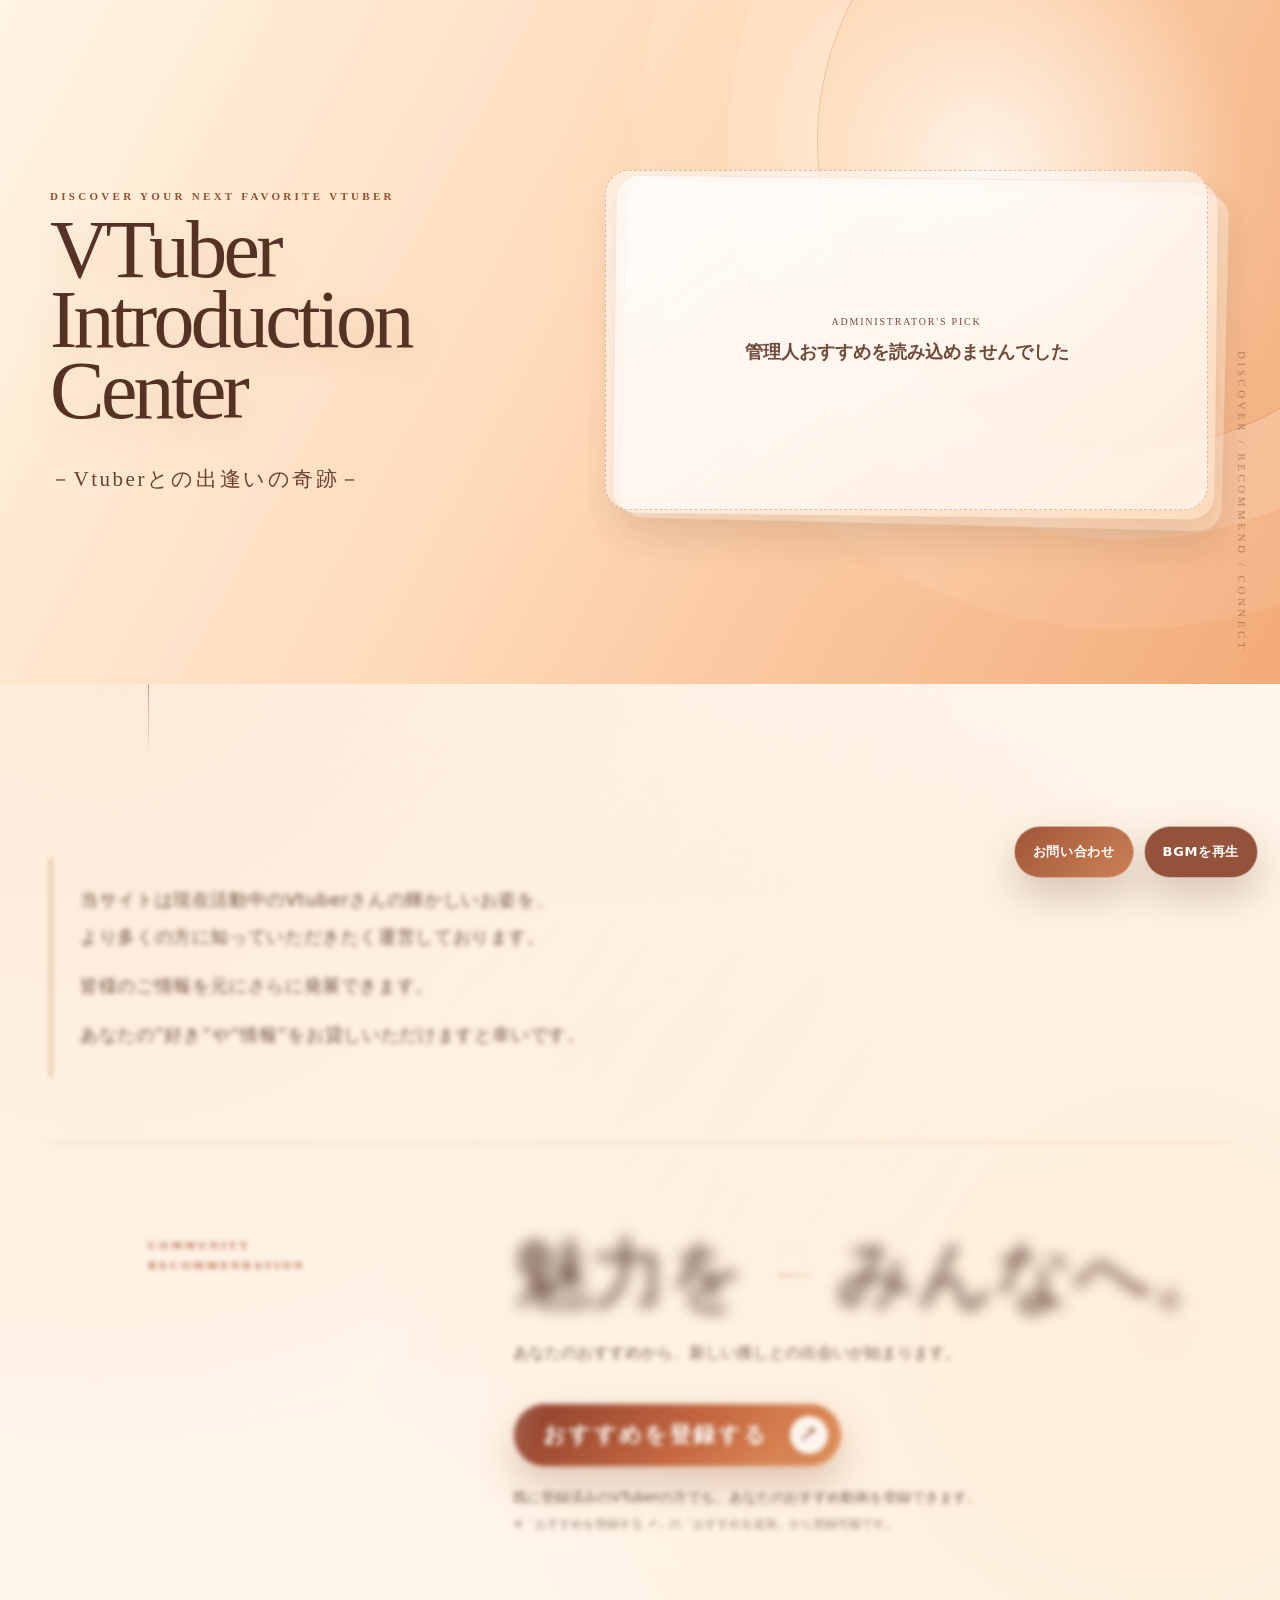
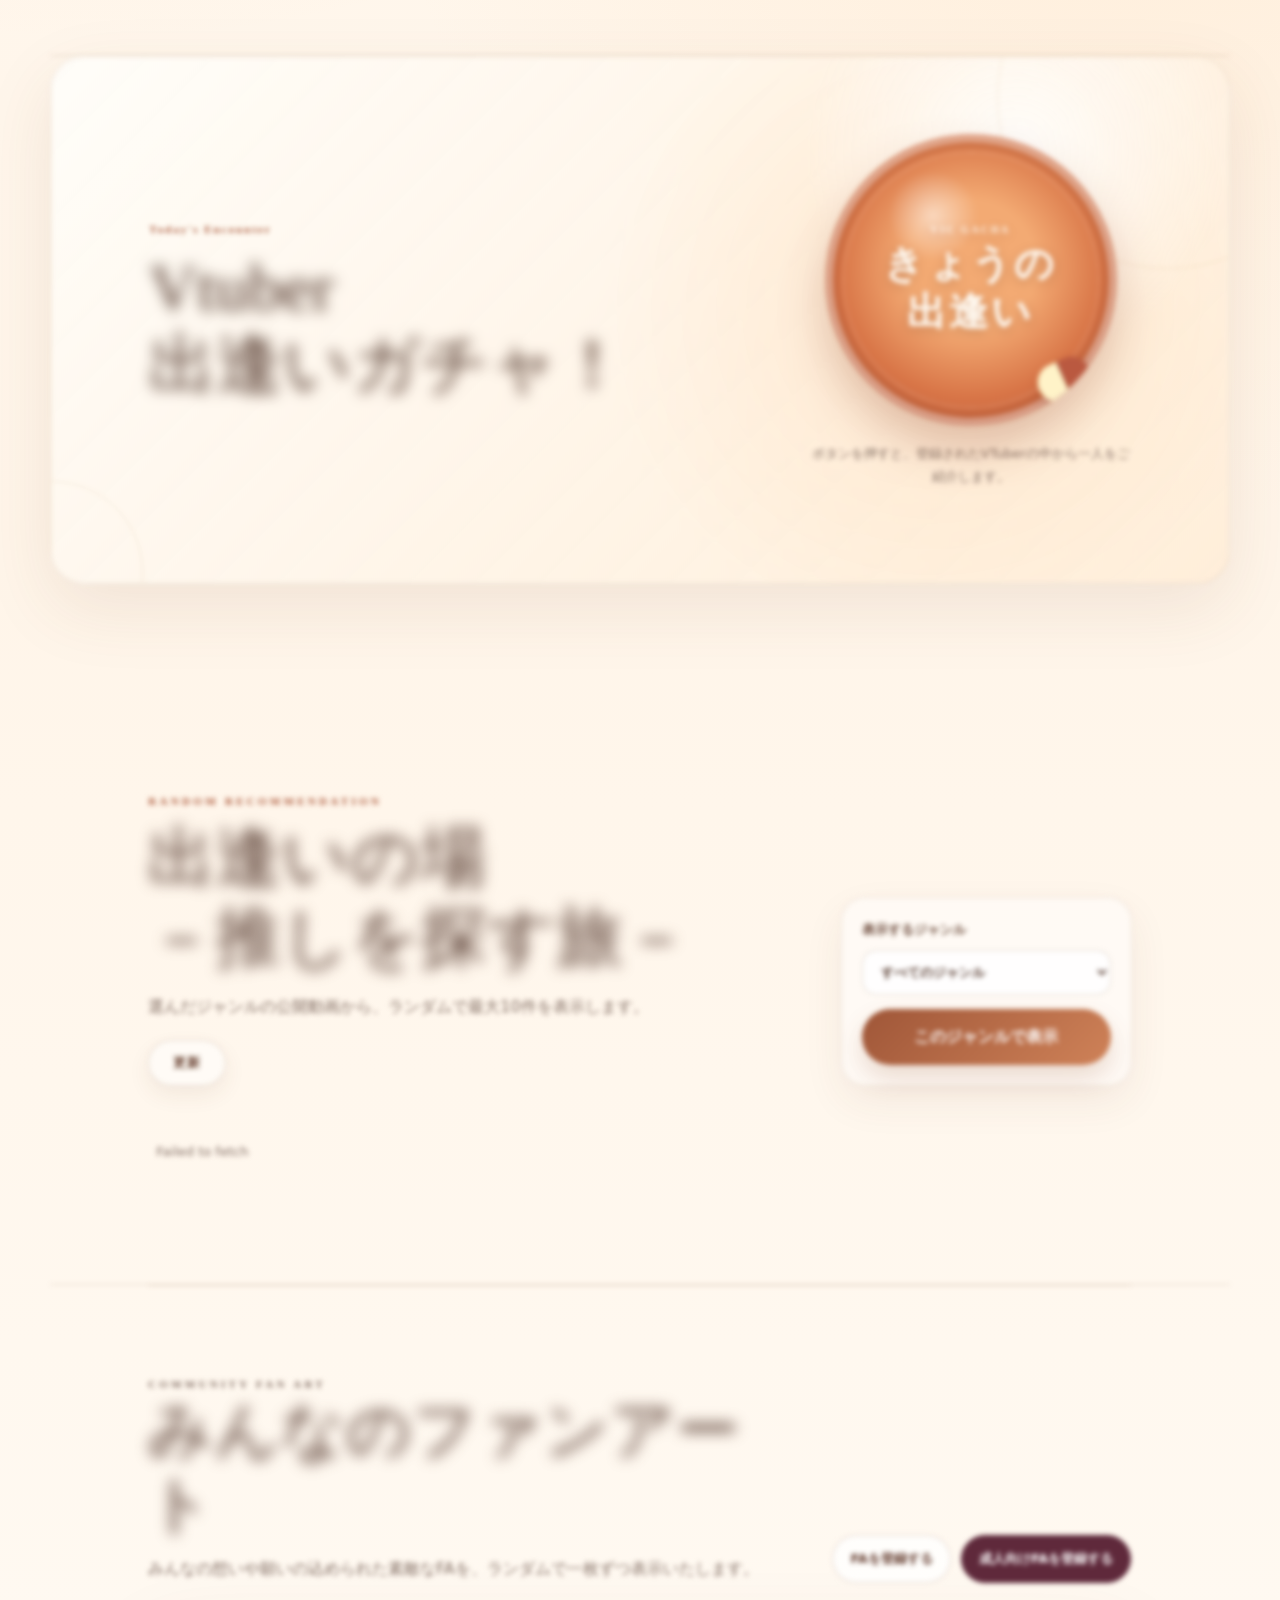
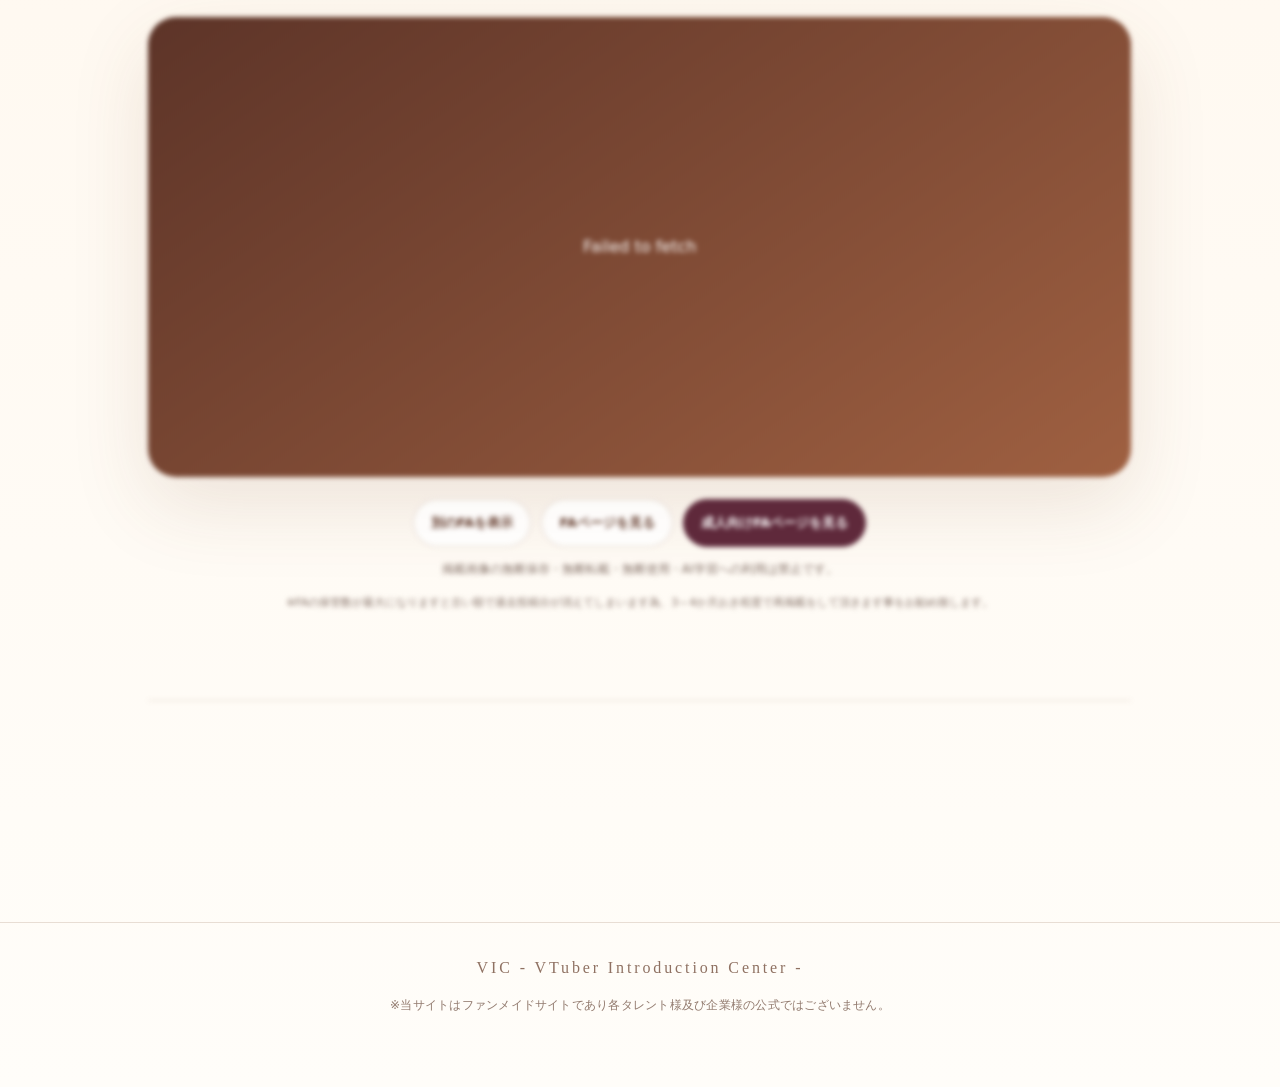
==== commit f0c0940a: "Add files via upload" ====
--- a/index.html
+++ b/index.html
@@ -6,7 +6,7 @@
   <script>document.documentElement.classList.add("reveal-ready");</script>
   <title>VIC - VTuber Introduction Center -</title>
   <meta name="description" content="おすすめ動画を通してVTuberの魅力と新しい出会いを届ける紹介サイト">
-  <link rel="stylesheet" href="styles.css?v=20260728-vic-scroll-reveal1">
+  <link rel="stylesheet" href="styles.css?v=20260728-vic-text-gather1">
 </head>
 <body class="home">
   <header class="hero">
@@ -37,7 +37,7 @@
     <section class="home-intro">
       <p class="eyebrow">Community Recommendation</p>
       <div>
-        <h2 class="intro-title"><span>魅力を</span><span class="intro-title-line" aria-hidden="true"></span><span>みんなへ。</span></h2>
+        <h2 class="intro-title assemble-heading" data-assemble="words"><span>魅力を</span><span class="intro-title-line" aria-hidden="true"></span><span>みんなへ。</span></h2>
         <p class="lead">あなたのおすすめから、新しい推しとの出会いが始まります。</p>
         <a class="text-link recommendation-cta" href="register.html">おすすめを登録する<span aria-hidden="true">↗</span></a>
         <p class="recommendation-registration-note">既に登録済みのVTuberの方でも、あなたのおすすめ動画を登録できます。<br><small>※「おすすめを登録する ↗」の「おすすめを追加」から登録可能です。</small></p>
@@ -50,7 +50,7 @@
       <div class="today-encounter-top">
       <div class="today-encounter-heading">
         <p class="eyebrow">Today's Encounter</p>
-        <h2 id="todayEncounterTitle"><span>Vtuber</span><span>出逢いガチャ！</span></h2>
+        <h2 id="todayEncounterTitle" class="assemble-heading" data-assemble="words"><span>Vtuber</span><span>出逢いガチャ！</span></h2>
       </div>
 
       <div class="today-encounter-machine">
@@ -79,7 +79,7 @@
       <div class="recommendation-section-head">
         <div>
           <p class="eyebrow">Random Recommendation</p>
-          <h2 id="recommendationTitle">出逢いの場<br>－推しを探す旅－</h2>
+          <h2 id="recommendationTitle" class="assemble-heading" data-assemble="lines">出逢いの場<br>－推しを探す旅－</h2>
           <p class="recommendation-description">選んだジャンルの公開動画から、ランダムで最大10件を表示します。</p>
           <button id="recommendationRefresh" class="recommendation-refresh" type="button">更新</button>
         </div>
@@ -116,7 +116,7 @@
     </section>
     <section class="vic-home-fanart" aria-labelledby="homeFanArtTitle">
       <div class="vic-home-fanart-head">
-        <div><p class="eyebrow">Community Fan Art</p><h2 id="homeFanArtTitle">みんなのファンアート</h2><p>みんなの想いや願いの込められた素敵なFAを、ランダムで一枚ずつ表示いたします。</p></div>
+        <div><p class="eyebrow">Community Fan Art</p><h2 id="homeFanArtTitle" class="assemble-heading" data-assemble="chars">みんなのファンアート</h2><p>みんなの想いや願いの込められた素敵なFAを、ランダムで一枚ずつ表示いたします。</p></div>
         <div class="vic-home-fanart-register"><a href="fanart.html">FAを登録する</a><a class="adult-link" href="adult-fanart.html">成人向けFAを登録する</a></div>
       </div>
       <div id="homeFanArtViewer" class="home-fanart-viewer" aria-live="polite"><div class="fanart-empty"><p>ファンアートを読み込んでいます。</p></div></div>
@@ -170,6 +170,6 @@
 
   <script src="config.js"></script>
   
-  <script src="feedback.js?v=20260722-vic-feedback1"></script><script src="home-fanart.js?v=20260722-vic-fanart1"></script><script src="app.js?v=20260728-vic-scroll-reveal1"></script>
+  <script src="feedback.js?v=20260722-vic-feedback1"></script><script src="home-fanart.js?v=20260722-vic-fanart1"></script><script src="app.js?v=20260728-vic-text-gather1"></script>
 </body>
 </html>
--- a/styles.css
+++ b/styles.css
@@ -1832,15 +1832,15 @@
 
 
 
-/* ===== Scroll reveal: calm, one-time entrance animation ===== */
+/* ===== Scroll reveal: calm, repeatable entrance animation ===== */
 .reveal-ready .scroll-reveal{
   opacity:0;
-  transform:translate3d(0,34px,0) scale(.992);
-  filter:blur(2px);
+  transform:translate3d(0,44px,0) scale(.99);
+  filter:blur(2.4px);
   transition:
-    opacity .78s cubic-bezier(.22,.72,.22,1) var(--reveal-delay,0ms),
-    transform .88s cubic-bezier(.22,.72,.22,1) var(--reveal-delay,0ms),
-    filter .72s ease var(--reveal-delay,0ms);
+    opacity 1.18s cubic-bezier(.22,.72,.22,1) var(--reveal-delay,0ms),
+    transform 1.32s cubic-bezier(.22,.72,.22,1) var(--reveal-delay,0ms),
+    filter 1.06s ease var(--reveal-delay,0ms);
   will-change:opacity,transform,filter;
 }
 .reveal-ready .scroll-reveal.is-visible{
@@ -1849,16 +1849,16 @@
   filter:blur(0);
 }
 .reveal-ready .recommendation-list .scroll-reveal{
-  transform:translate3d(0,24px,0) scale(.985);
+  transform:translate3d(0,32px,0) scale(.982);
 }
 .reveal-ready .recommendation-list .scroll-reveal.is-visible{
   transform:translate3d(0,0,0) scale(1);
 }
 @media(max-width:720px){
   .reveal-ready .scroll-reveal{
-    transform:translate3d(0,22px,0) scale(.996);
-    filter:blur(1px);
-    transition-duration:.62s,.70s,.56s;
+    transform:translate3d(0,28px,0) scale(.994);
+    filter:blur(1.2px);
+    transition-duration: .96s, 1.06s, .86s;
   }
 }
 @media(prefers-reduced-motion:reduce){
@@ -1870,3 +1870,33 @@
     transition:none!important;
   }
 }
+
+
+/* ===== Heading gather animation ===== */
+.assemble-heading{position:relative}
+.assemble-heading .assemble-word,
+.assemble-heading .assemble-char{display:inline-flex;align-items:center;justify-content:center;vertical-align:baseline;will-change:transform,opacity,filter;transition:
+  transform 1.34s cubic-bezier(.18,.78,.2,1) var(--char-delay,0ms),
+  opacity 1.12s ease var(--char-delay,0ms),
+  filter 1.12s ease var(--char-delay,0ms);}
+.reveal-ready .scroll-reveal .assemble-heading .assemble-word,
+.reveal-ready .scroll-reveal .assemble-heading .assemble-char{opacity:0;filter:blur(7px);transform:translate3d(var(--scatter-x,0px),var(--scatter-y,26px),0) rotate(var(--scatter-r,0deg)) scale(.72);}
+.reveal-ready .scroll-reveal.is-visible .assemble-heading .assemble-word,
+.reveal-ready .scroll-reveal.is-visible .assemble-heading .assemble-char{opacity:1;filter:blur(0);transform:translate3d(0,0,0) rotate(0deg) scale(1);}
+.assemble-heading .assemble-space{display:inline-block;width:.32em}
+.assemble-heading[data-assemble="words"] .assemble-word{margin-right:.08em}
+.assemble-heading[data-assemble="lines"] .assemble-line{display:block;overflow:visible}
+.assemble-heading[data-assemble="lines"] .assemble-line + .assemble-line{margin-top:.1em}
+.assemble-heading .assemble-line .assemble-char{display:inline-flex}
+.assemble-heading .intro-title-line{transition:opacity 1s ease .12s,transform 1.18s cubic-bezier(.18,.78,.2,1) .12s}
+.reveal-ready .scroll-reveal .assemble-heading .intro-title-line{opacity:0;transform:scaleX(.35) translateY(10px)}
+.reveal-ready .scroll-reveal.is-visible .assemble-heading .intro-title-line{opacity:1;transform:scaleX(1) translateY(0)}
+@media(max-width:720px){
+  .reveal-ready .scroll-reveal .assemble-heading .assemble-word,
+  .reveal-ready .scroll-reveal .assemble-heading .assemble-char{filter:blur(4px);transform:translate3d(var(--scatter-x,0px),var(--scatter-y,18px),0) rotate(var(--scatter-r,0deg)) scale(.82);transition-duration:1.12s, .96s, .96s}
+}
+@media(prefers-reduced-motion:reduce){
+  .assemble-heading .assemble-word,
+  .assemble-heading .assemble-char,
+  .assemble-heading .intro-title-line{transition:none!important;transform:none!important;opacity:1!important;filter:none!important}
+}
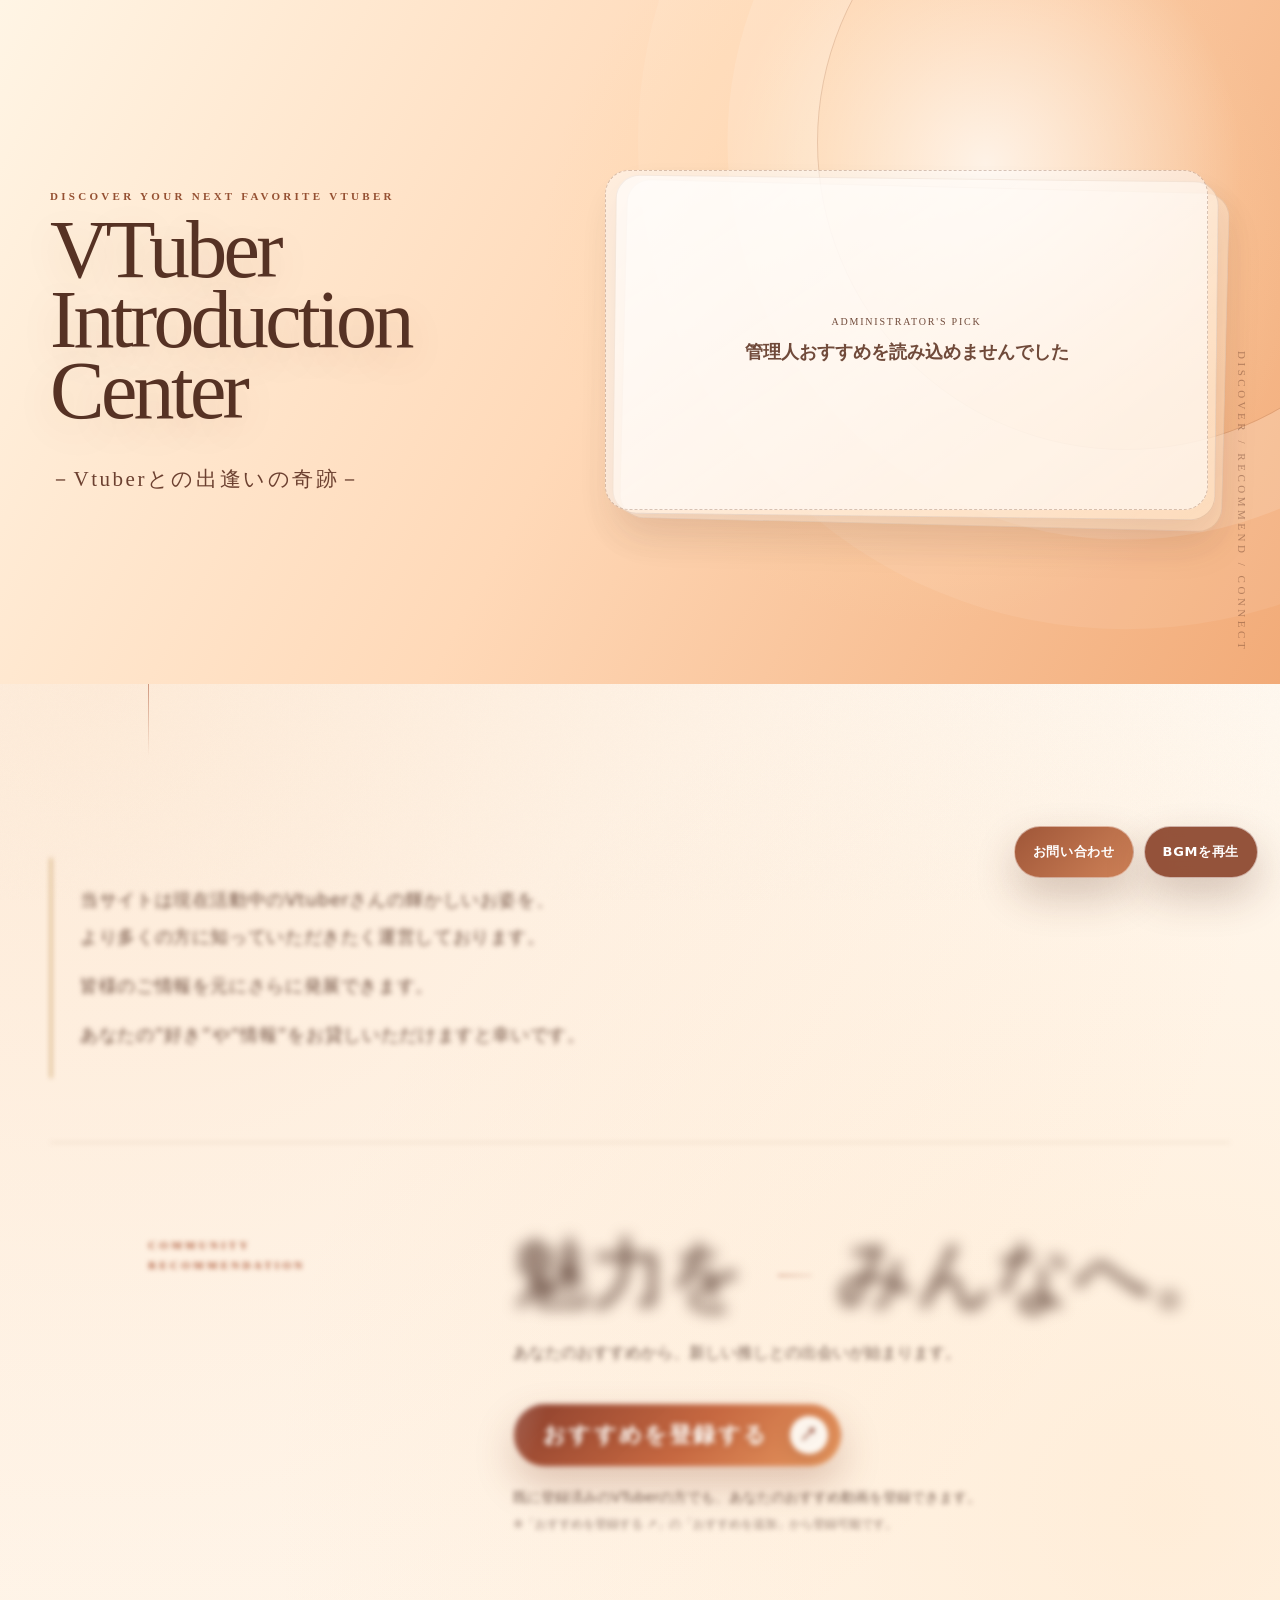
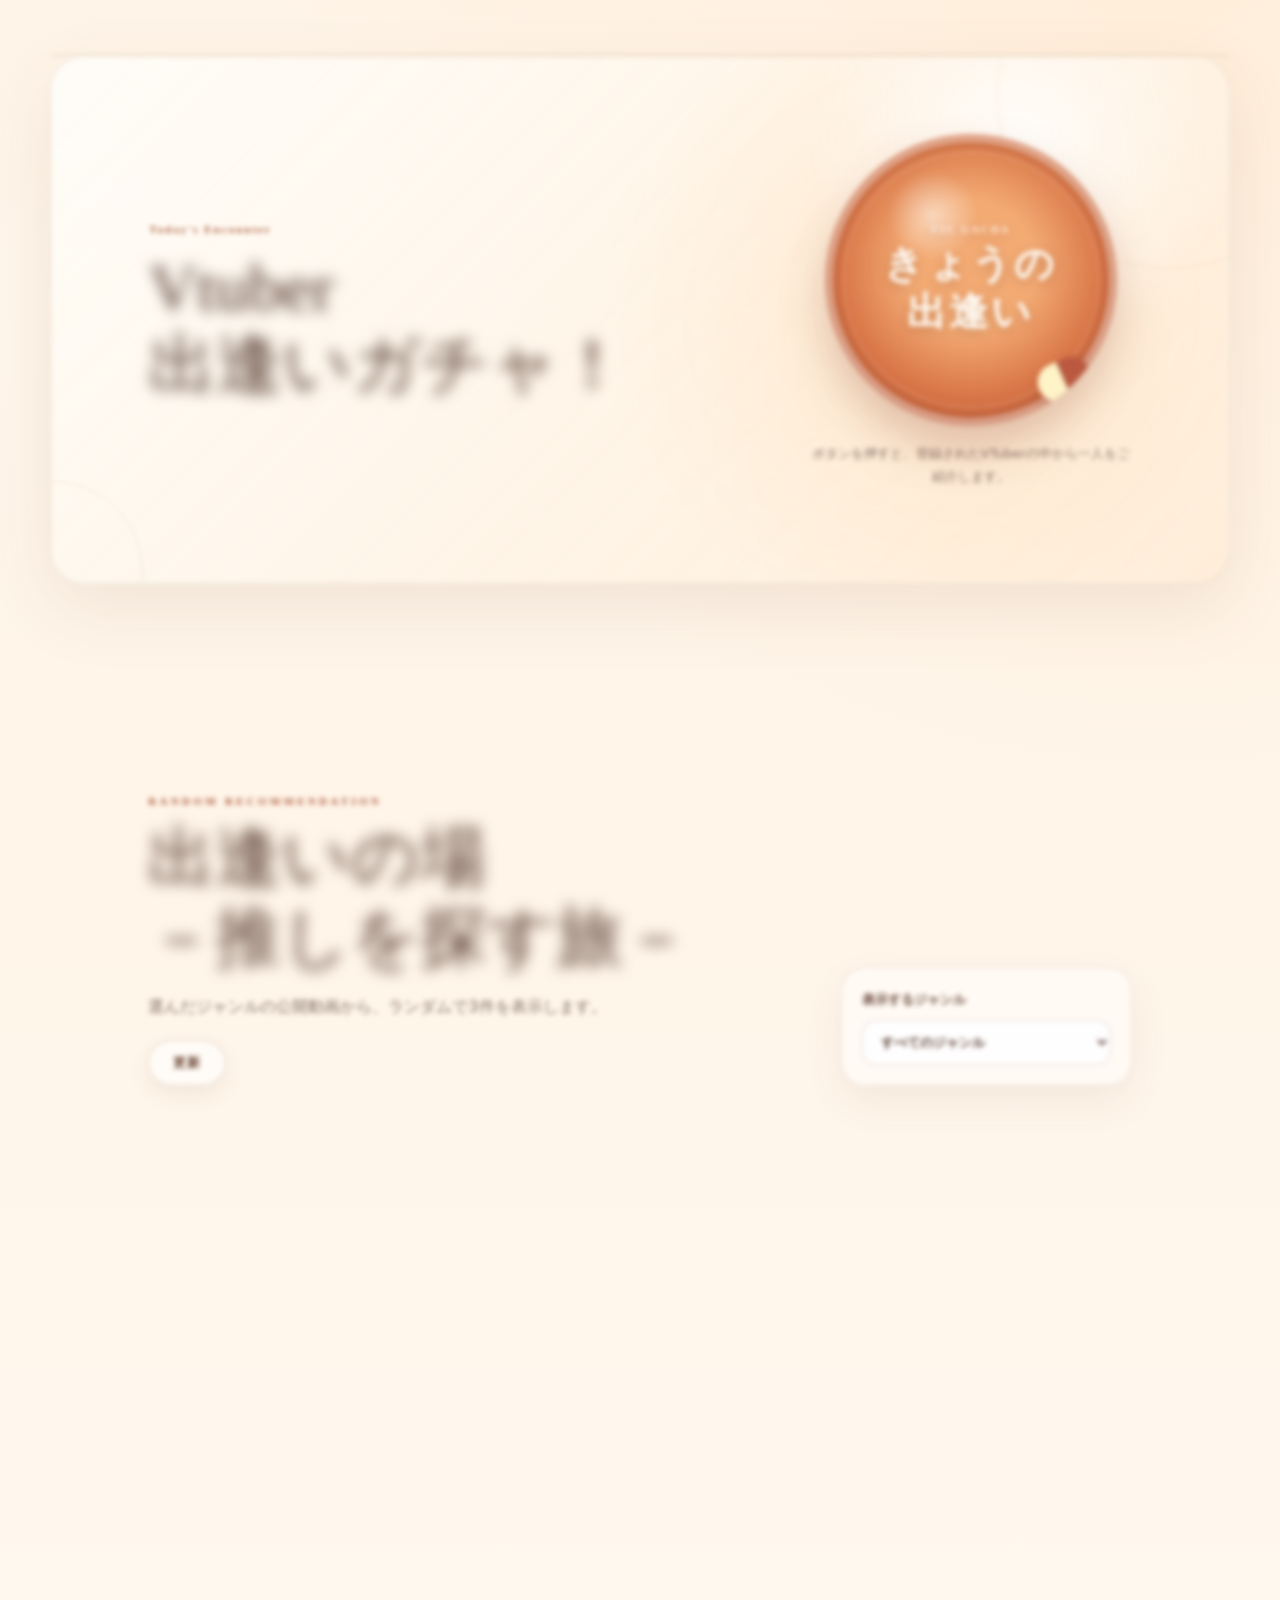
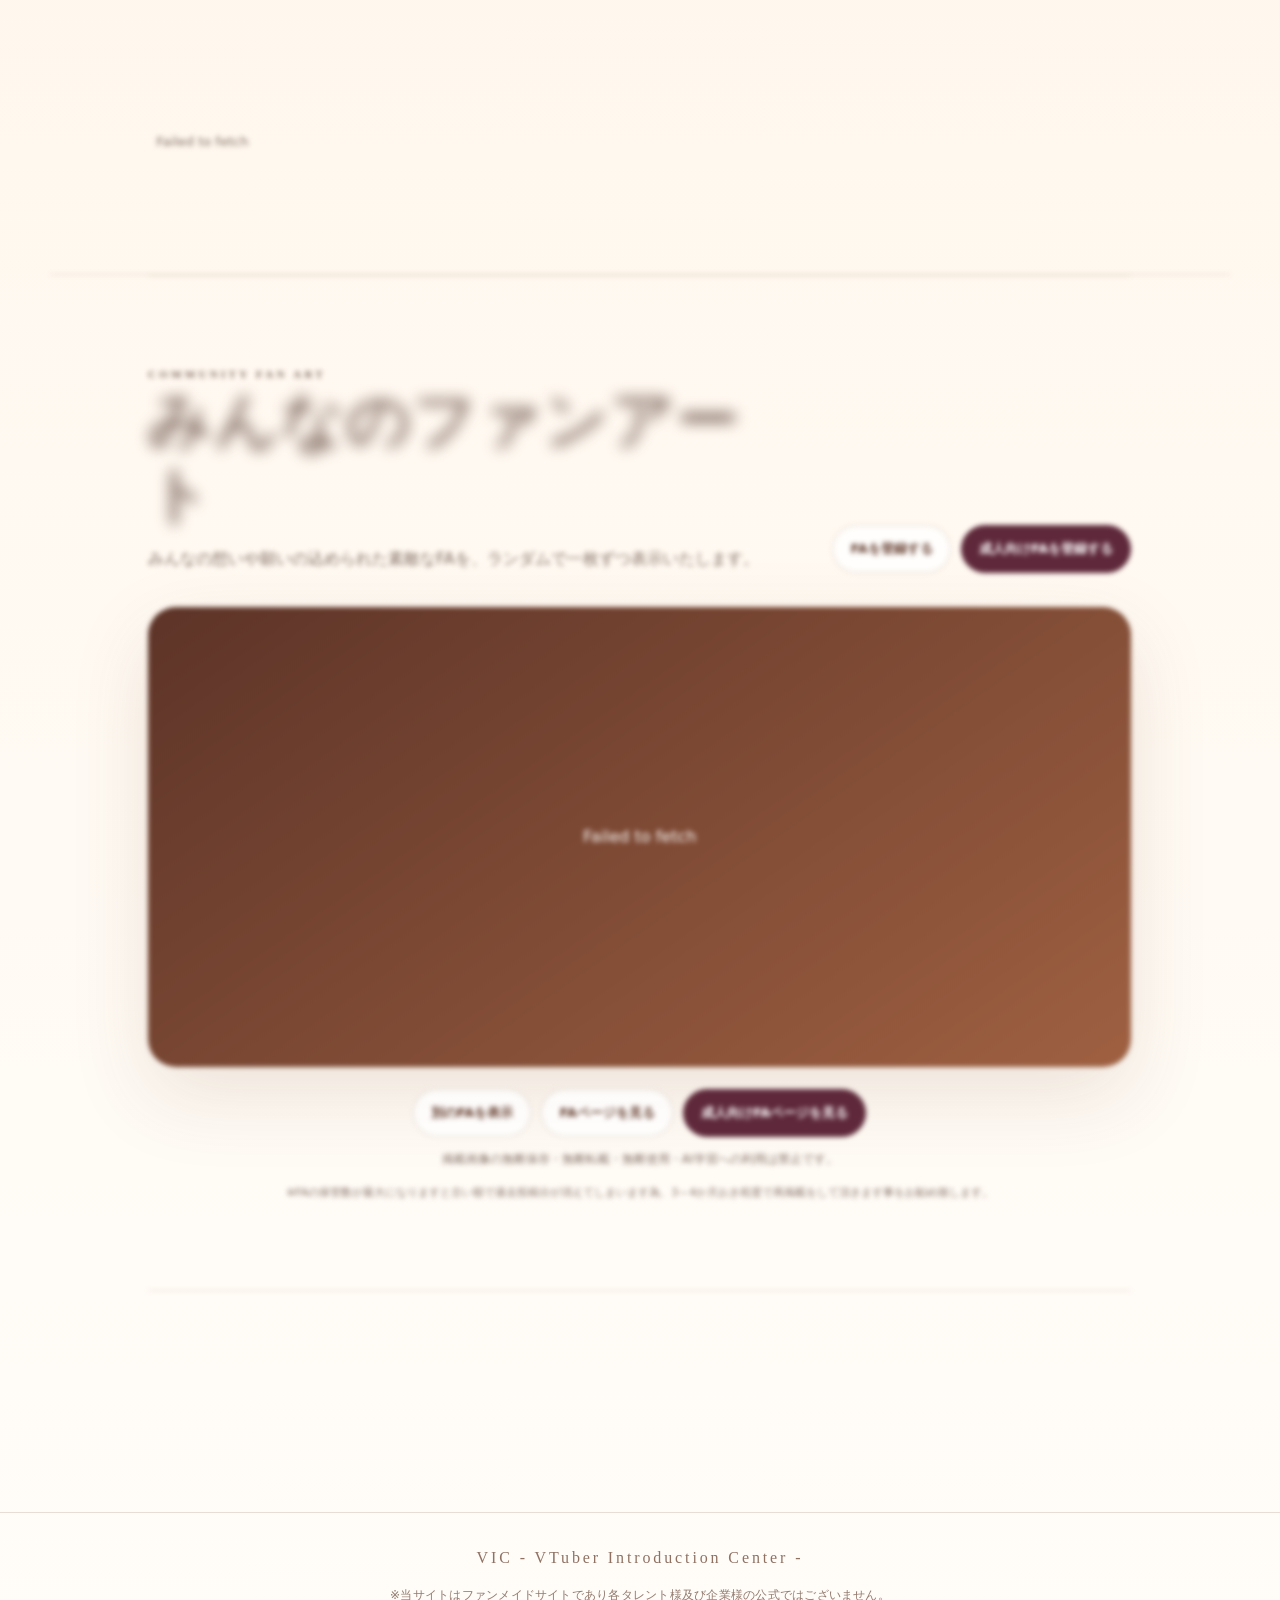
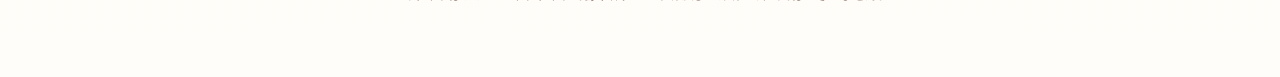
==== commit b3b659c1: "Add files via upload" ====
--- a/index.html
+++ b/index.html
@@ -6,7 +6,7 @@
   <script>document.documentElement.classList.add("reveal-ready");</script>
   <title>VIC - VTuber Introduction Center -</title>
   <meta name="description" content="おすすめ動画を通してVTuberの魅力と新しい出会いを届ける紹介サイト">
-  <link rel="stylesheet" href="styles.css?v=20260728-vic-text-gather1">
+  <link rel="stylesheet" href="styles.css?v=20260728-vic-merry3">
 </head>
 <body class="home">
   <header class="hero">
@@ -80,7 +80,7 @@
         <div>
           <p class="eyebrow">Random Recommendation</p>
           <h2 id="recommendationTitle" class="assemble-heading" data-assemble="lines">出逢いの場<br>－推しを探す旅－</h2>
-          <p class="recommendation-description">選んだジャンルの公開動画から、ランダムで最大10件を表示します。</p>
+          <p class="recommendation-description">選んだジャンルの公開動画から、ランダムで3件を表示します。</p>
           <button id="recommendationRefresh" class="recommendation-refresh" type="button">更新</button>
         </div>
         <div class="recommendation-controls">
@@ -89,6 +89,8 @@
               <option value="">すべてのジャンル</option>
               <option value="雑談">雑談</option>
               <option value="歌枠">歌枠</option>
+              <option value="歌ってみた">歌ってみた</option>
+              <option value="オリジナルソング">オリジナルソング</option>
               <option value="ゲーム実況">ゲーム実況</option>
               <option value="お絵描き">お絵描き</option>
               <option value="ASMR">ASMR</option>
@@ -105,7 +107,6 @@
               <option value="その他">その他</option>
             </select>
           </label>
-          <button id="recommendationShuffle" class="recommendation-shuffle" type="button">このジャンルで表示</button>
         </div>
       </div>
 
@@ -170,6 +171,6 @@
 
   <script src="config.js"></script>
   
-  <script src="feedback.js?v=20260722-vic-feedback1"></script><script src="home-fanart.js?v=20260722-vic-fanart1"></script><script src="app.js?v=20260728-vic-text-gather1"></script>
+  <script src="feedback.js?v=20260722-vic-feedback1"></script><script src="home-fanart.js?v=20260722-vic-fanart1"></script><script src="app.js?v=20260728-vic-merry3"></script>
 </body>
 </html>
--- a/styles.css
+++ b/styles.css
@@ -1724,37 +1724,83 @@
   }
 }
 
-/* ===== VIC recommendation: 4 cards grid ===== */
+/* ===== VIC recommendation: 3-card merry-go-round ===== */
 .recommendation-list{
-  grid-template-columns:repeat(4,minmax(0,1fr));
-  align-items:stretch;
-  gap:14px;
+  position:relative;
+  display:grid;
+  grid-template-columns:minmax(0,1fr);
+  align-items:center;
+  min-height:590px;
+  overflow:hidden;
+  perspective:1500px;
+  isolation:isolate;
 }
 .recommendation-list .daily-recommendation-card{
+  grid-area:1/1;
+  justify-self:center;
   display:flex;
   flex-direction:column;
   align-items:stretch;
   gap:12px;
+  width:min(43%,430px);
   min-width:0;
-  min-height:100%;
-  padding:14px;
-  border-radius:20px;
-}
-.recommendation-list .daily-recommendation-card::before{inset:7px;border-radius:14px}
+  min-height:520px;
+  padding:16px;
+  border-radius:22px;
+  opacity:0;
+  pointer-events:none;
+  transform:translate3d(72%,0,-240px) rotateY(-26deg) scale(.72);
+  transform-origin:center center;
+  filter:saturate(.72) brightness(.92) blur(.4px);
+  transition:
+    transform 1.18s cubic-bezier(.2,.76,.18,1),
+    opacity .8s ease,
+    filter 1.05s ease,
+    box-shadow 1.05s ease;
+  will-change:transform,opacity,filter;
+}
+.recommendation-list.is-carousel-ready .daily-recommendation-card{opacity:1}
+.recommendation-list .daily-recommendation-card.is-carousel-center,
+.recommendation-list .daily-recommendation-card.is-carousel-single{
+  z-index:3;
+  pointer-events:auto;
+  transform:translate3d(0,0,70px) rotateY(0deg) scale(1);
+  filter:none;
+  box-shadow:0 30px 70px rgba(104,61,39,.2),inset 0 1px 0 rgba(255,255,255,.96);
+}
+.recommendation-list .daily-recommendation-card.is-carousel-left{
+  z-index:2;
+  pointer-events:auto;
+  transform:translate3d(-76%,14px,-180px) rotateY(24deg) scale(.78);
+  filter:saturate(.76) brightness(.93);
+  box-shadow:0 18px 42px rgba(104,61,39,.11);
+}
+.recommendation-list .daily-recommendation-card.is-carousel-right{
+  z-index:2;
+  pointer-events:auto;
+  transform:translate3d(76%,14px,-180px) rotateY(-24deg) scale(.78);
+  filter:saturate(.76) brightness(.93);
+  box-shadow:0 18px 42px rgba(104,61,39,.11);
+}
+.recommendation-list .daily-recommendation-card.is-carousel-left:hover,
+.recommendation-list .daily-recommendation-card.is-carousel-right:hover{
+  filter:saturate(.9) brightness(.98);
+}
+.recommendation-list .daily-recommendation-card::before{inset:7px;border-radius:15px}
 .recommendation-list .daily-recommendation-card::after{right:-55px;top:-60px}
 .recommendation-list .daily-recommendation-media{
   order:-2;
   width:100%;
-  border-radius:13px;
+  border-radius:14px;
 }
 .recommendation-list .daily-recommendation-seal{
   position:absolute;
   z-index:3;
-  top:23px;
-  right:23px;
-  width:42px;
-  height:42px;
-  background:rgba(255,255,255,.88);
+  top:25px;
+  right:25px;
+  width:44px;
+  height:44px;
+  background:rgba(255,255,255,.9);
   box-shadow:0 8px 20px rgba(75,50,40,.18),inset 0 0 0 3px rgba(189,139,67,.08);
 }
 .recommendation-list .daily-recommendation-seal span{font-size:11px}
@@ -1763,23 +1809,17 @@
   flex:1 1 auto;
   flex-direction:column;
   align-items:flex-start;
-  gap:6px;
+  gap:7px;
   width:100%;
   overflow:visible;
 }
-.recommendation-list .daily-recommendation-kicker{
-  padding-right:0;
-  font-size:9px;
-  line-height:1.45;
-  letter-spacing:.1em;
-  overflow-wrap:anywhere;
-}
-.recommendation-list .recommendation-genre{font-size:9px}
+.recommendation-list .daily-recommendation-kicker{font-size:10px;line-height:1.45;letter-spacing:.1em;overflow-wrap:anywhere}
+.recommendation-list .recommendation-genre{font-size:10px}
 .recommendation-list .daily-recommendation-copy strong{
   width:100%;
   overflow:visible;
-  font-size:clamp(18px,1.7vw,24px);
-  line-height:1.35;
+  font-size:clamp(23px,2.2vw,32px);
+  line-height:1.32;
   text-overflow:clip;
   white-space:normal;
   overflow-wrap:anywhere;
@@ -1787,7 +1827,7 @@
 .recommendation-list .daily-recommendation-meta{
   width:100%;
   overflow:visible;
-  font-size:11px;
+  font-size:12px;
   line-height:1.55;
   text-overflow:clip;
   white-space:normal;
@@ -1796,41 +1836,46 @@
 .recommendation-list .daily-recommendation-point{
   display:block;
   width:100%;
-  margin-top:4px;
+  margin-top:5px;
   overflow:visible;
-  font-size:12px;
-  line-height:1.65;
+  font-size:13px;
+  line-height:1.68;
   -webkit-line-clamp:unset;
 }
 .recommendation-list .daily-recommendation-action{
   justify-content:center;
   width:100%;
   margin-top:auto;
-  padding:8px 9px;
-  font-size:10px;
+  padding:9px 11px;
+  font-size:11px;
   text-align:center;
 }
 @media(max-width:980px){
-  .recommendation-list{grid-template-columns:repeat(2,minmax(0,1fr));gap:16px}
-  .recommendation-list .daily-recommendation-copy strong{font-size:22px}
+  .recommendation-list{min-height:540px}
+  .recommendation-list .daily-recommendation-card{width:min(54%,390px);min-height:480px}
+  .recommendation-list .daily-recommendation-card.is-carousel-left{transform:translate3d(-66%,10px,-160px) rotateY(21deg) scale(.76)}
+  .recommendation-list .daily-recommendation-card.is-carousel-right{transform:translate3d(66%,10px,-160px) rotateY(-21deg) scale(.76)}
 }
 @media(max-width:720px){
-  .recommendation-list{grid-template-columns:repeat(2,minmax(0,1fr));gap:10px}
-  .recommendation-list .daily-recommendation-card{gap:9px;padding:10px;border-radius:16px}
-  .recommendation-list .daily-recommendation-card::before{inset:5px;border-radius:11px}
-  .recommendation-list .daily-recommendation-seal{top:17px;right:17px;width:34px;height:34px}
+  .recommendation-list{min-height:500px;margin-inline:-12px;perspective:1100px}
+  .recommendation-list .daily-recommendation-card{width:min(72vw,330px);min-height:450px;padding:12px;border-radius:18px}
+  .recommendation-list .daily-recommendation-card.is-carousel-left{transform:translate3d(-67%,8px,-145px) rotateY(18deg) scale(.7)}
+  .recommendation-list .daily-recommendation-card.is-carousel-right{transform:translate3d(67%,8px,-145px) rotateY(-18deg) scale(.7)}
+  .recommendation-list .daily-recommendation-card::before{inset:5px;border-radius:12px}
+  .recommendation-list .daily-recommendation-seal{top:20px;right:20px;width:36px;height:36px}
   .recommendation-list .daily-recommendation-seal span{font-size:9px}
-  .recommendation-list .daily-recommendation-media{border-radius:10px}
-  .recommendation-list .daily-recommendation-play{width:34px;height:34px;font-size:10px}
-  .recommendation-list .daily-recommendation-kicker{font-size:8px;letter-spacing:.06em}
-  .recommendation-list .recommendation-genre{padding:3px 6px;font-size:8px}
-  .recommendation-list .daily-recommendation-copy strong{font-size:16px;line-height:1.4}
-  .recommendation-list .daily-recommendation-meta{font-size:9px;line-height:1.5}
-  .recommendation-list .daily-recommendation-point{font-size:10px;line-height:1.55}
-  .recommendation-list .daily-recommendation-action{padding:7px 5px;font-size:9px;line-height:1.35}
-}
-
-
+  .recommendation-list .daily-recommendation-media{border-radius:11px}
+  .recommendation-list .daily-recommendation-play{width:36px;height:36px;font-size:10px}
+  .recommendation-list .daily-recommendation-kicker{font-size:8px;letter-spacing:.07em}
+  .recommendation-list .recommendation-genre{padding:3px 7px;font-size:8px}
+  .recommendation-list .daily-recommendation-copy strong{font-size:20px;line-height:1.38}
+  .recommendation-list .daily-recommendation-meta{font-size:10px;line-height:1.5}
+  .recommendation-list .daily-recommendation-point{font-size:11px;line-height:1.58}
+  .recommendation-list .daily-recommendation-action{padding:8px 7px;font-size:10px;line-height:1.35}
+}
+@media(prefers-reduced-motion:reduce){
+  .recommendation-list .daily-recommendation-card{transition:none!important}
+}
 
 /* ===== Scroll reveal: calm, repeatable entrance animation ===== */
 .reveal-ready .scroll-reveal{
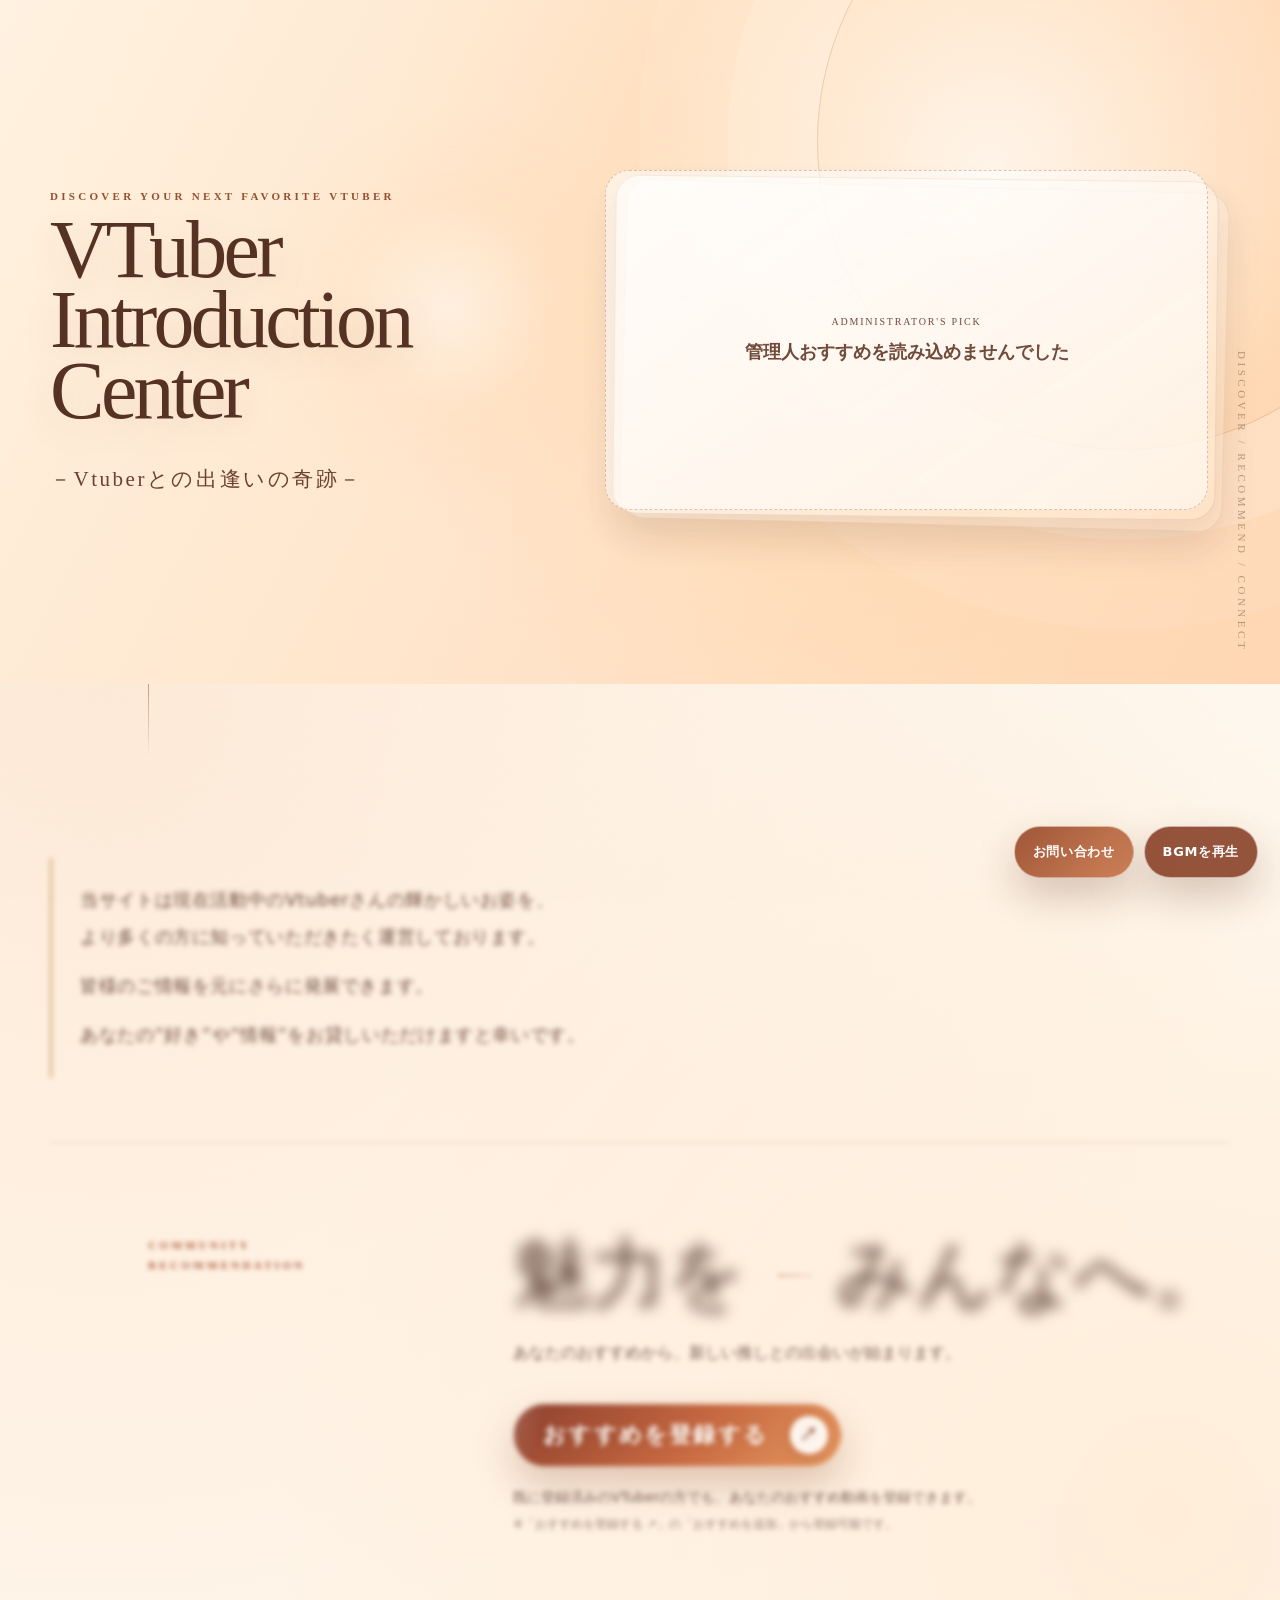
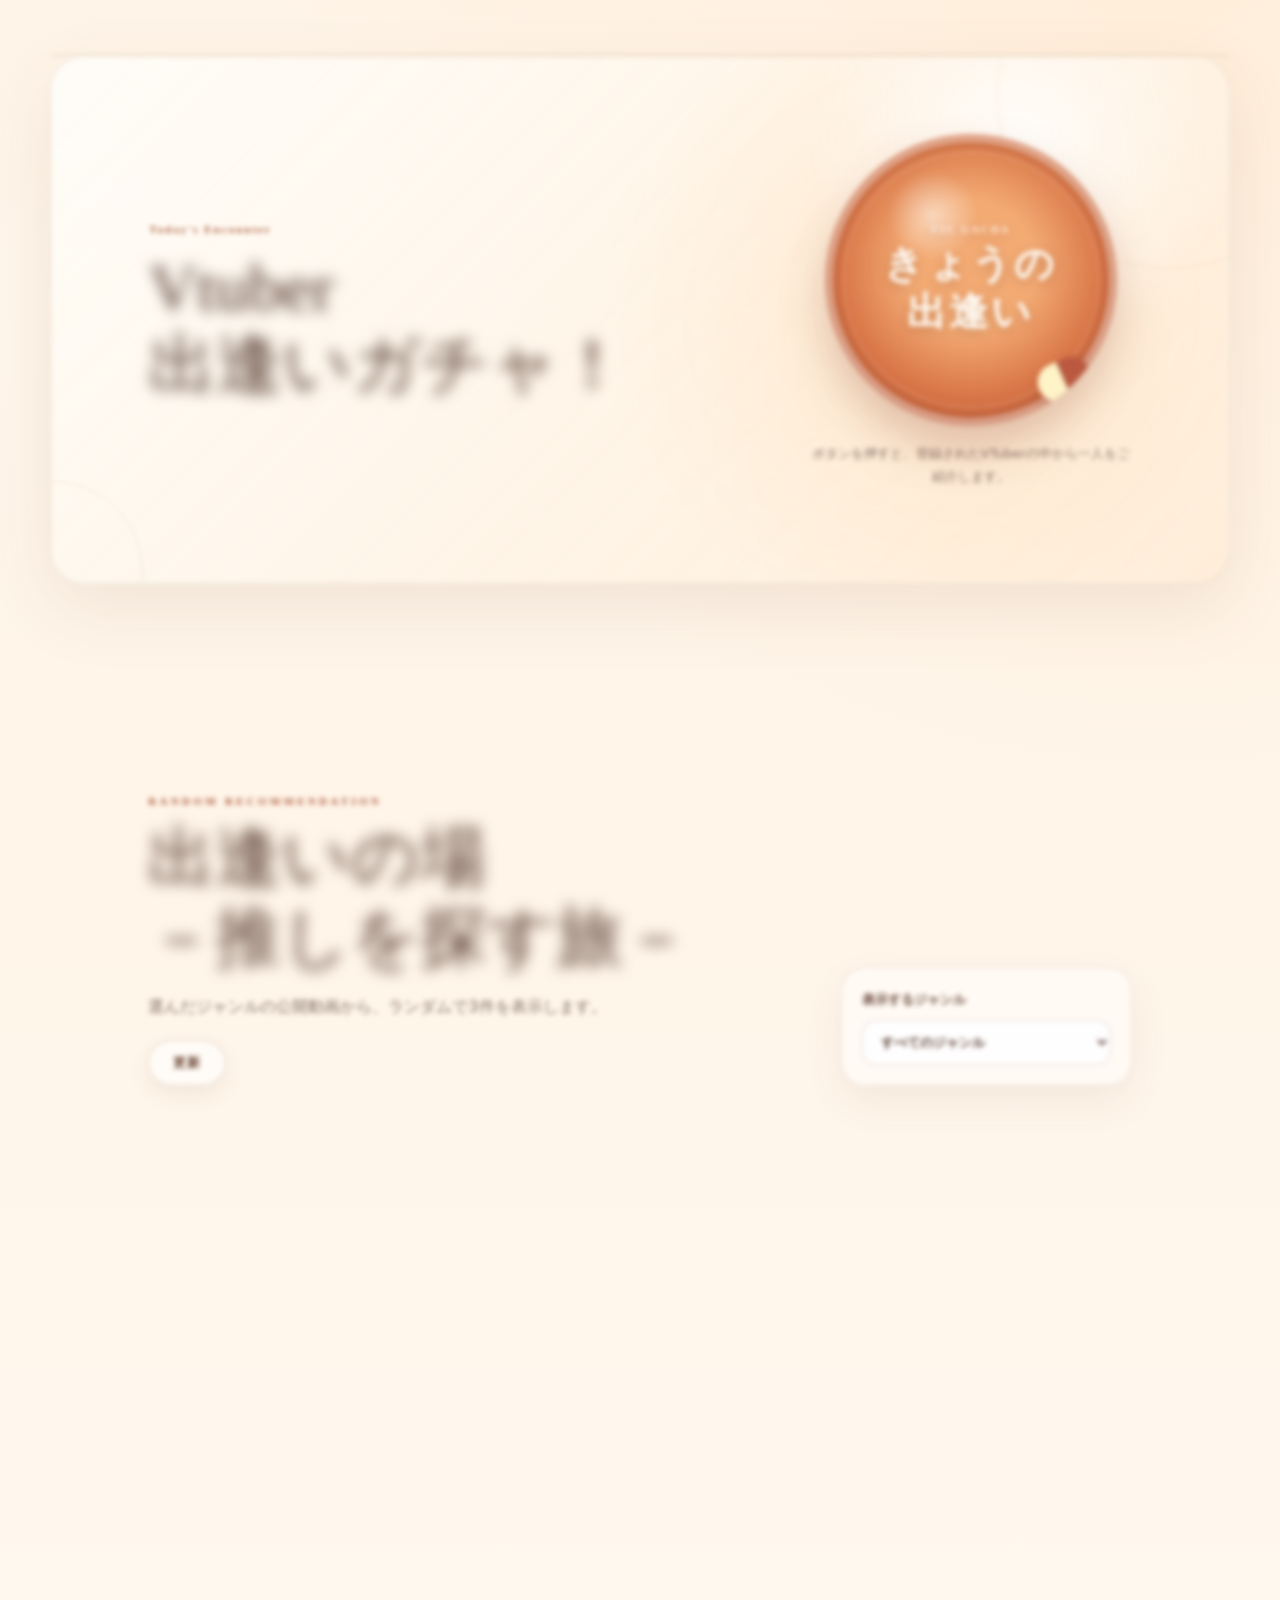
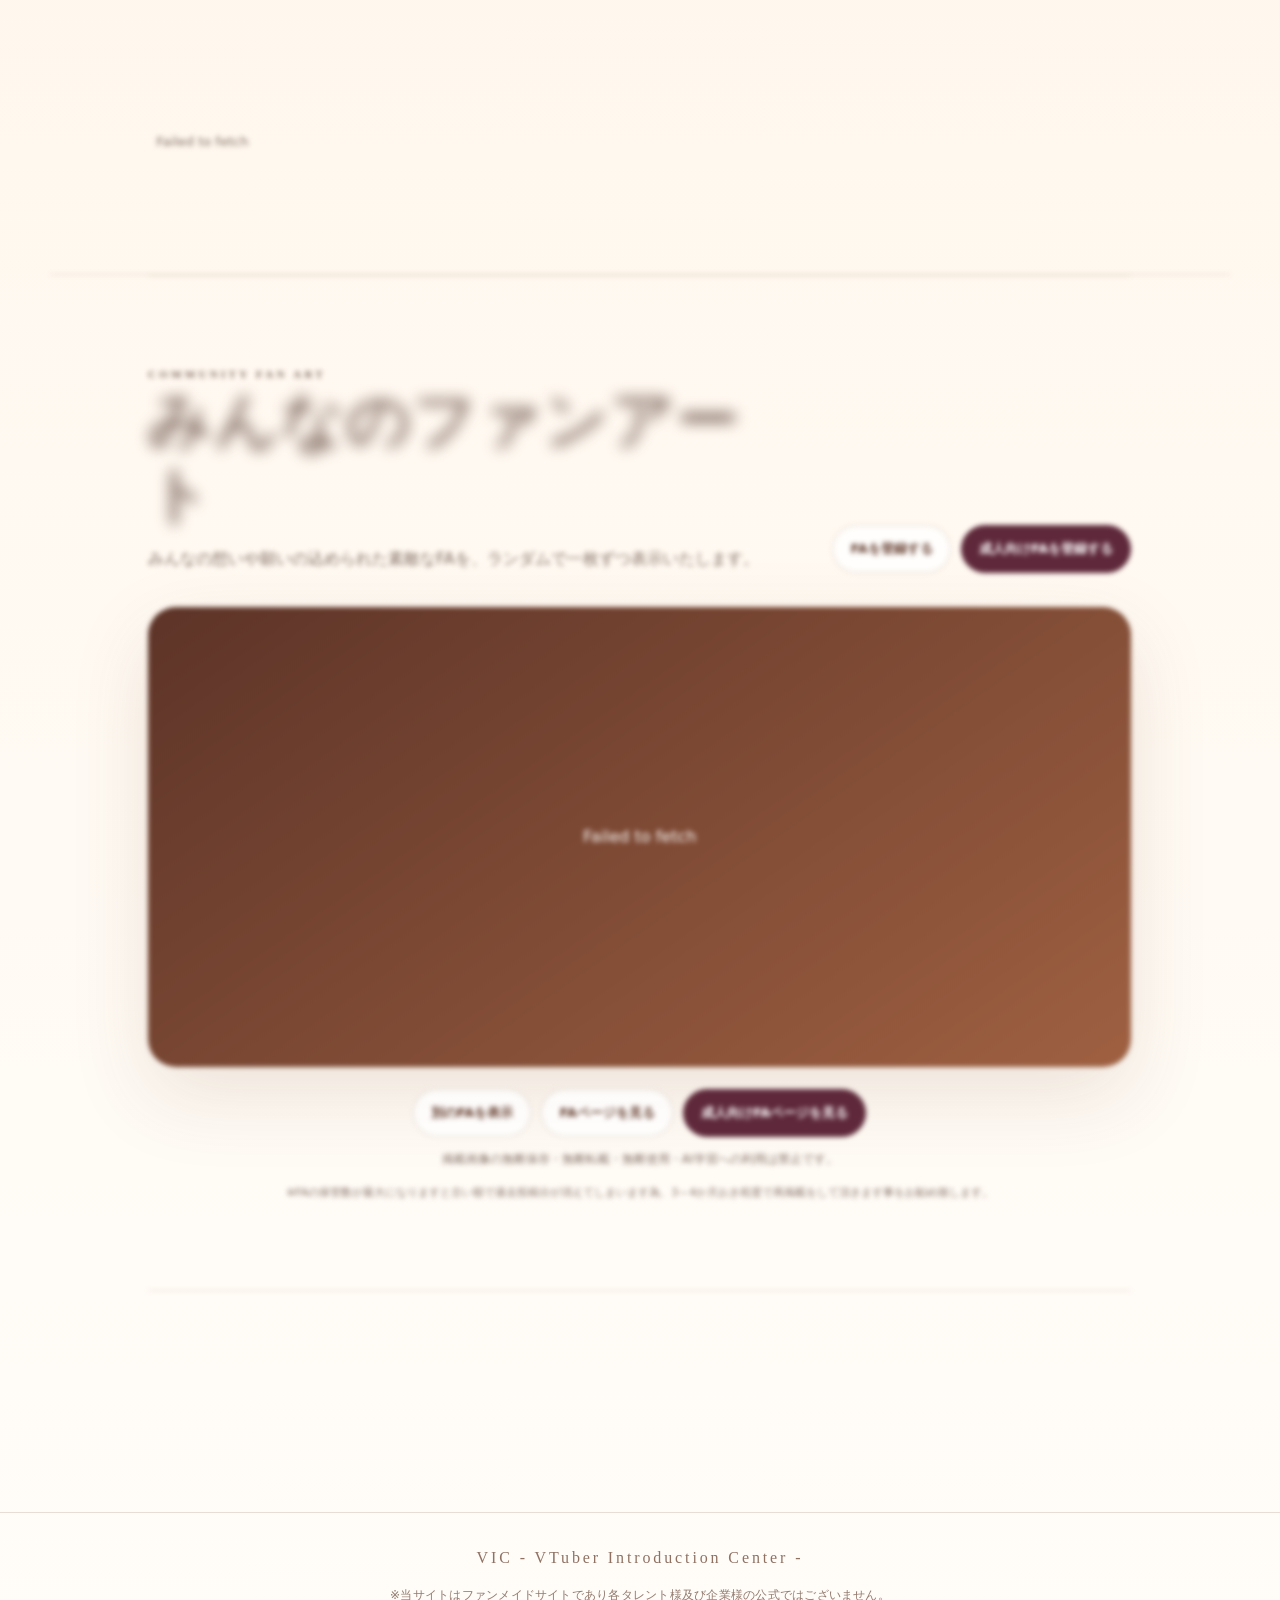
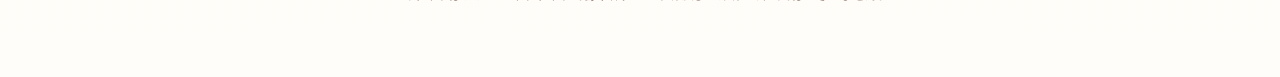
==== commit e6327732: "Add files via upload" ====
--- a/index.html
+++ b/index.html
@@ -6,7 +6,7 @@
   <script>document.documentElement.classList.add("reveal-ready");</script>
   <title>VIC - VTuber Introduction Center -</title>
   <meta name="description" content="おすすめ動画を通してVTuberの魅力と新しい出会いを届ける紹介サイト">
-  <link rel="stylesheet" href="styles.css?v=20260728-vic-merry3">
+  <link rel="stylesheet" href="styles.css?v=20260728-vic-hero-motion1">
 </head>
 <body class="home">
   <header class="hero">
@@ -171,6 +171,6 @@
 
   <script src="config.js"></script>
   
-  <script src="feedback.js?v=20260722-vic-feedback1"></script><script src="home-fanart.js?v=20260722-vic-fanart1"></script><script src="app.js?v=20260728-vic-merry3"></script>
+  <script src="feedback.js?v=20260722-vic-feedback1"></script><script src="home-fanart.js?v=20260722-vic-fanart1"></script><script src="app.js?v=20260728-vic-ad-control1"></script>
 </body>
 </html>
--- a/styles.css
+++ b/styles.css
@@ -1945,3 +1945,158 @@
   .assemble-heading .assemble-char,
   .assemble-heading .intro-title-line{transition:none!important;transform:none!important;opacity:1!important;filter:none!important}
 }
+
+
+/* ===== Daily encounter: muted recommendation video ===== */
+.today-encounter-card{grid-template-columns:76px minmax(0,1fr) minmax(280px,370px)}
+.today-encounter-video{
+  align-self:stretch;
+  display:grid;
+  align-content:center;
+  gap:9px;
+  min-width:0;
+  padding:10px;
+  border:1px solid rgba(126,77,51,.16);
+  border-radius:19px;
+  background:linear-gradient(145deg,rgba(255,252,247,.96),rgba(255,235,211,.76));
+  box-shadow:0 13px 30px rgba(91,51,32,.10);
+}
+.today-encounter-video-frame{
+  position:relative;
+  width:100%;
+  aspect-ratio:16/9;
+  overflow:hidden;
+  border-radius:13px;
+  background:#2f201a;
+  box-shadow:inset 0 0 0 1px rgba(255,255,255,.16);
+}
+.today-encounter-video-frame iframe{position:absolute;inset:0;width:100%;height:100%;border:0;pointer-events:none}
+.today-encounter-video.is-interactive .today-encounter-video-frame iframe{pointer-events:auto}
+.today-encounter-video.is-interactive .today-encounter-video-link{opacity:0;pointer-events:none}
+.today-encounter-video-link{
+  position:absolute;
+  inset:0;
+  z-index:2;
+  display:flex;
+  align-items:flex-end;
+  justify-content:flex-end;
+  gap:7px;
+  padding:12px;
+  color:#fff;
+  text-decoration:none;
+  cursor:pointer;
+  background:linear-gradient(180deg,transparent 58%,rgba(20,12,9,.48));
+}
+.today-encounter-video-link span,
+.today-encounter-video-link b{
+  display:inline-flex;
+  align-items:center;
+  justify-content:center;
+  min-height:30px;
+  border:1px solid rgba(255,255,255,.38);
+  background:rgba(31,20,15,.66);
+  box-shadow:0 7px 20px rgba(0,0,0,.18);
+  backdrop-filter:blur(7px);
+}
+.today-encounter-video-link span{padding:5px 10px;border-radius:999px;font-size:10px;font-weight:800;letter-spacing:.05em}
+.today-encounter-video-link b{width:30px;border-radius:50%;font-size:12px}
+.today-encounter-video-link:hover span,
+.today-encounter-video-link:hover b{background:rgba(64,38,26,.84);border-color:rgba(255,255,255,.62)}
+.today-encounter-video-link:focus-visible{outline:3px solid rgba(255,244,226,.9);outline-offset:-5px}
+.today-encounter-video>p{display:flex;align-items:center;justify-content:space-between;gap:8px;margin:0 3px;color:#846b5e;font-size:10px;font-weight:700;letter-spacing:.04em}
+.today-encounter-video>p span{overflow:hidden;color:#9d633f;text-overflow:ellipsis;white-space:nowrap}
+
+.today-encounter-ad-controls{
+  display:grid;
+  justify-items:end;
+  gap:5px;
+  margin-top:1px;
+  text-align:right;
+}
+.today-encounter-ad-unlock{
+  border:1px solid rgba(126,77,51,.19);
+  border-radius:999px;
+  padding:6px 11px;
+  color:#6e4939;
+  background:rgba(255,250,242,.92);
+  box-shadow:0 6px 16px rgba(91,51,32,.08);
+  font:inherit;
+  font-size:10px;
+  font-weight:800;
+  letter-spacing:.03em;
+  cursor:pointer;
+  transition:transform .18s ease,background .18s ease,border-color .18s ease;
+}
+.today-encounter-ad-unlock:hover:not(:disabled){transform:translateY(-1px);background:#fff1df;border-color:rgba(170,85,54,.35)}
+.today-encounter-ad-unlock:disabled{cursor:default;color:#fff;background:linear-gradient(135deg,#a95134,#d9824e);border-color:transparent}
+.today-encounter-ad-controls small{max-width:340px;color:#927a6e;font-size:9px;line-height:1.55}
+.today-encounter-video-empty{min-height:190px;place-content:center;text-align:center}
+.today-encounter-video-empty>span{color:#ac7b45;font-family:Georgia,serif;font-size:10px;font-weight:700;letter-spacing:.18em;text-transform:uppercase}
+.today-encounter-video-empty>strong{margin-top:5px;color:#6b4c3e;font-family:"Yu Mincho",serif;font-size:18px;line-height:1.65}
+@media(max-width:980px){
+  .today-encounter-card{grid-template-columns:64px minmax(0,1fr)}
+  .today-encounter-video{grid-column:1/-1;width:min(100%,620px);justify-self:center}
+}
+@media(max-width:760px){
+  .today-encounter-video{width:100%;padding:8px;border-radius:16px;text-align:left}
+  .today-encounter-video-frame{border-radius:11px}
+  .today-encounter-video>p{font-size:9px}
+.today-encounter-ad-controls{justify-items:end;text-align:right}
+  .today-encounter-ad-controls small{max-width:100%;font-size:8.5px}
+  .today-encounter-video-empty{text-align:center}
+}
+
+
+/* ===== Home hero: slow animated light background ===== */
+.home > .hero{
+  background-size:135% 135%,150% 150%,220% 220%;
+  background-position:76% 22%,70% 34%,0% 50%;
+  animation:vicHeroLightDrift 18s ease-in-out infinite alternate;
+  isolation:isolate;
+}
+.home > .hero::before{
+  transform-origin:center;
+  animation:vicHeroRingFloat 16s ease-in-out infinite alternate;
+  will-change:transform,opacity;
+}
+.home > .hero .vic-hero-layout::before{
+  content:"";
+  position:absolute;
+  z-index:-1;
+  width:clamp(260px,34vw,560px);
+  height:clamp(260px,34vw,560px);
+  left:34%;
+  top:44%;
+  border-radius:50%;
+  pointer-events:none;
+  background:radial-gradient(circle,rgba(255,255,255,.42) 0%,rgba(255,222,184,.22) 38%,transparent 70%);
+  filter:blur(12px);
+  transform:translate(-50%,-50%) scale(.9);
+  animation:vicHeroGlowWander 14s ease-in-out infinite alternate;
+  will-change:transform,opacity;
+}
+@keyframes vicHeroLightDrift{
+  0%{background-position:76% 22%,70% 34%,0% 50%}
+  50%{background-position:67% 30%,80% 42%,48% 50%}
+  100%{background-position:84% 18%,62% 28%,100% 50%}
+}
+@keyframes vicHeroRingFloat{
+  0%{transform:translate3d(0,0,0) rotate(0deg) scale(1);opacity:.88}
+  50%{transform:translate3d(-2.4vw,2.2vw,0) rotate(7deg) scale(1.035);opacity:1}
+  100%{transform:translate3d(1.4vw,-1.2vw,0) rotate(-5deg) scale(.985);opacity:.9}
+}
+@keyframes vicHeroGlowWander{
+  0%{transform:translate(-58%,-54%) scale(.84);opacity:.5}
+  50%{transform:translate(-42%,-46%) scale(1.08);opacity:.86}
+  100%{transform:translate(-50%,-58%) scale(.94);opacity:.62}
+}
+@media(max-width:720px){
+  .home > .hero{animation-duration:22s;background-size:160% 160%,175% 175%,240% 240%}
+  .home > .hero::before{animation-duration:20s}
+  .home > .hero .vic-hero-layout::before{left:52%;top:50%;filter:blur(18px);animation-duration:18s}
+}
+@media(prefers-reduced-motion:reduce){
+  .home > .hero,
+  .home > .hero::before,
+  .home > .hero .vic-hero-layout::before{animation:none!important}
+}
